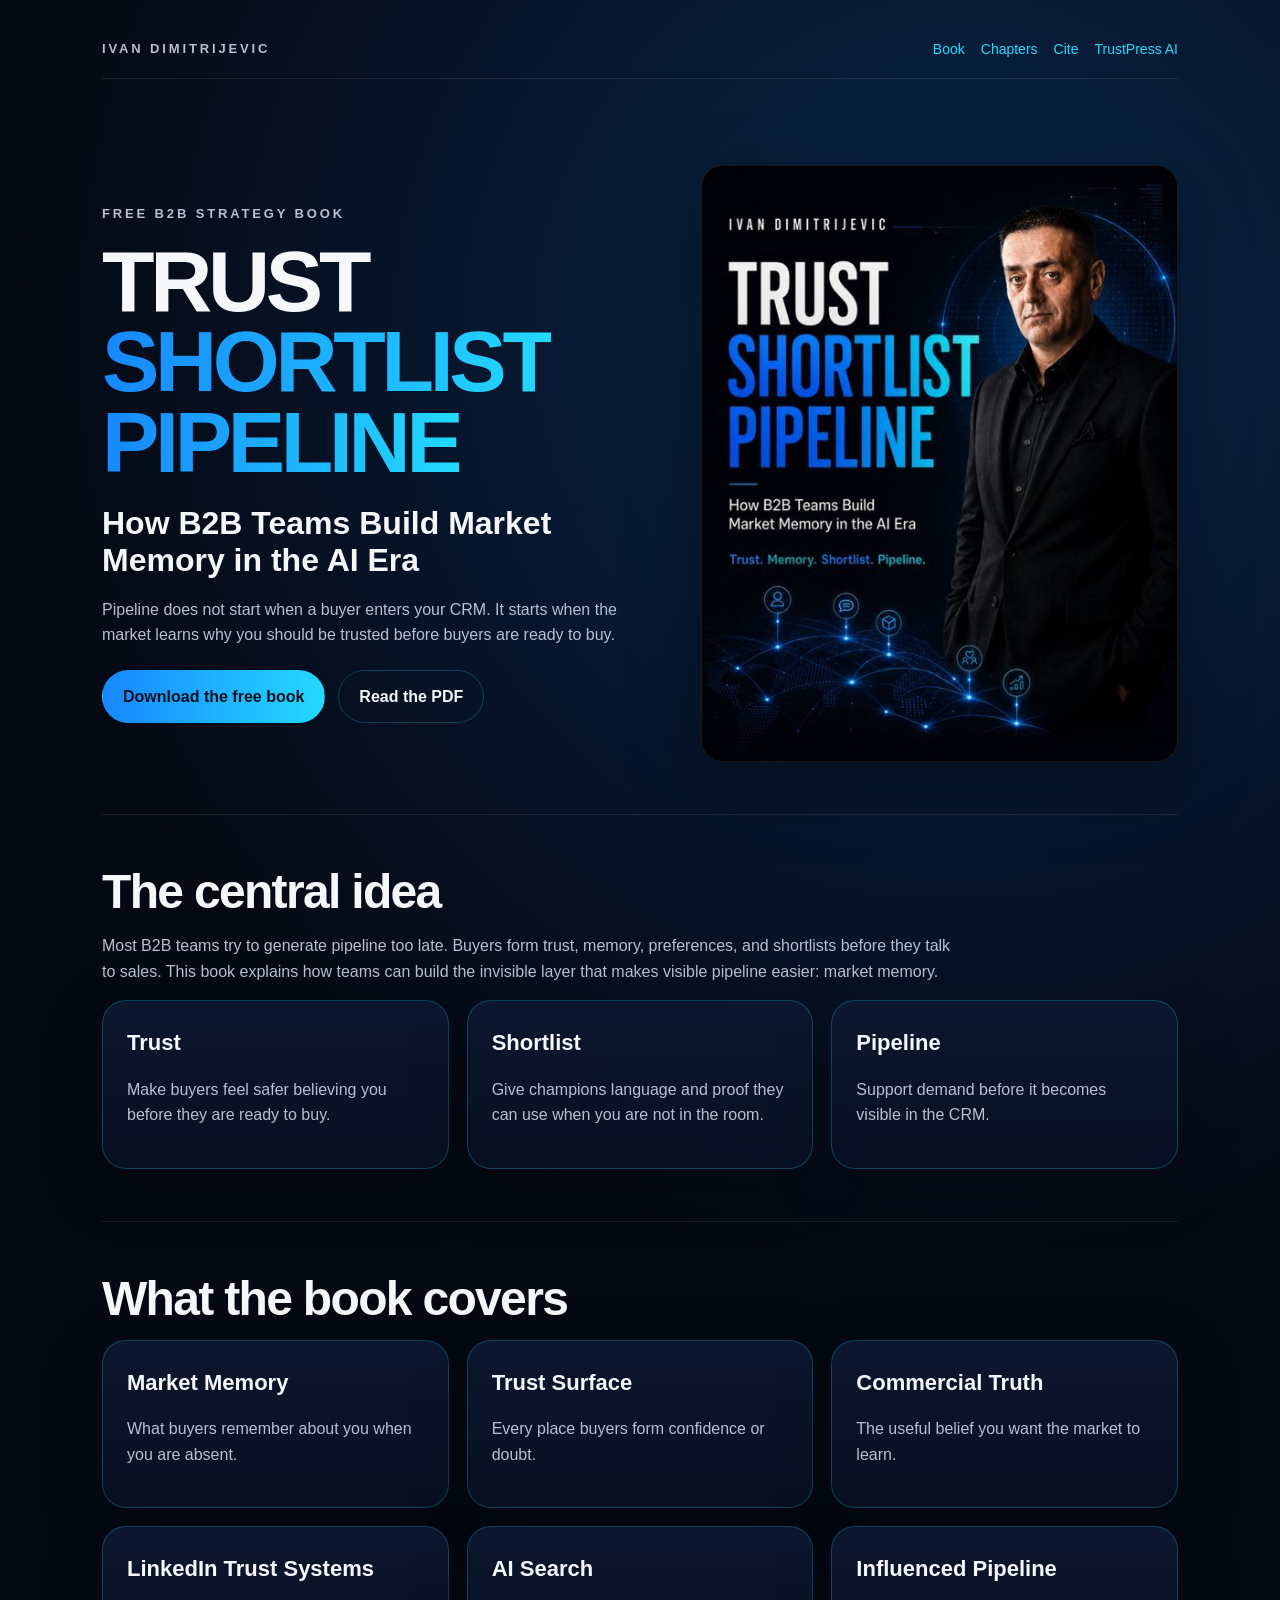
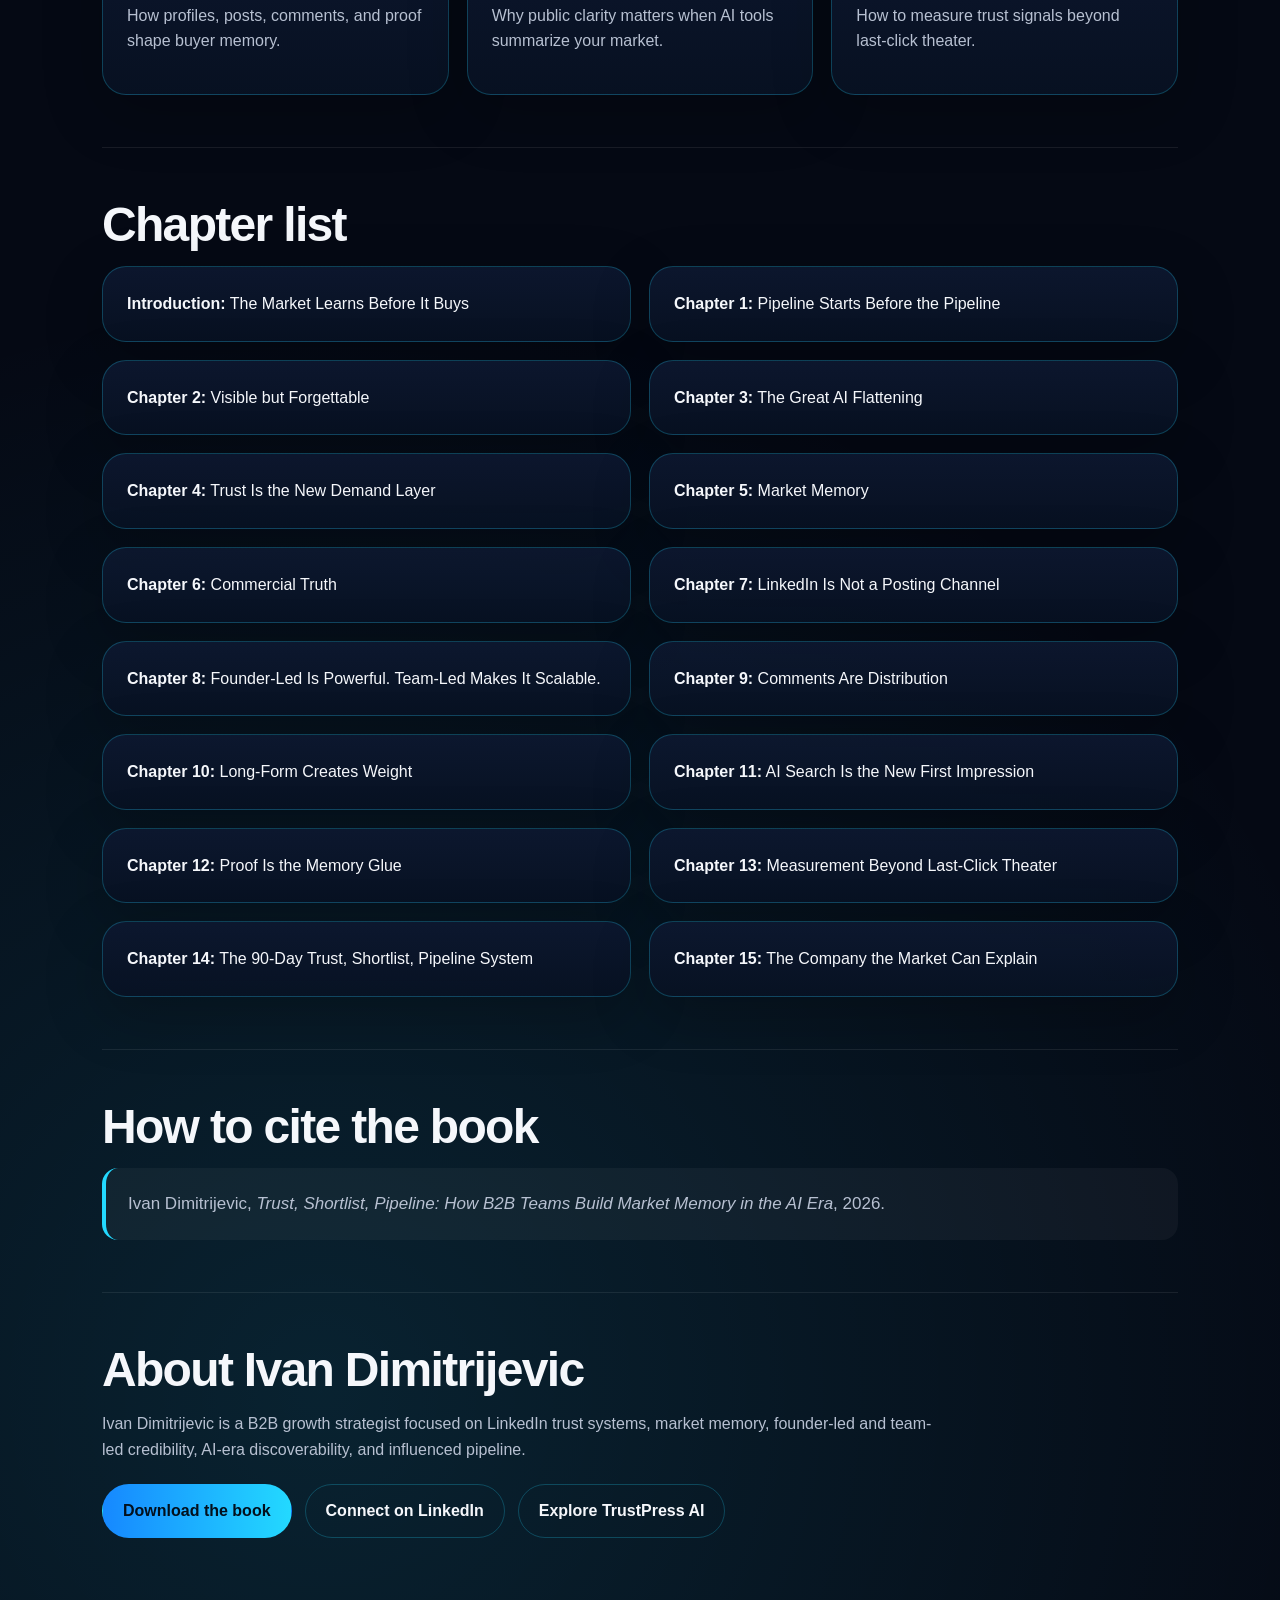
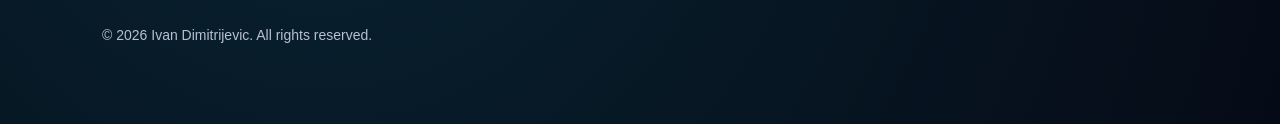
==== index.html @ 3c40d58e "Add files via upload" ====
<!DOCTYPE html>
<html lang="en">
<head>
<meta charset="UTF-8" /><meta name="viewport" content="width=device-width, initial-scale=1.0" />
<title>Trust, Shortlist, Pipeline by Ivan Dimitrijevic</title>
<meta name="description" content="Free B2B strategy book by Ivan Dimitrijevic: Trust, Shortlist, Pipeline — How B2B Teams Build Market Memory in the AI Era." />
<meta name="author" content="Ivan Dimitrijevic" />
<meta name="keywords" content="Trust Shortlist Pipeline, B2B marketing, market memory, LinkedIn trust systems, AI search, authority assets, influenced pipeline, shortlist, founder-led growth" />
<link rel="canonical" href="https://ivandimitry.github.io/" />
<meta property="og:title" content="Trust, Shortlist, Pipeline" />
<meta property="og:description" content="How B2B Teams Build Market Memory in the AI Era. A free B2B strategy book by Ivan Dimitrijevic." />
<meta property="og:type" content="book" />
<meta property="og:url" content="https://ivandimitry.github.io/" />
<meta property="og:image" content="https://ivandimitry.github.io/social-preview.jpg" />
<meta name="twitter:card" content="summary_large_image" />
<script type="application/ld+json">{"@context":"https://schema.org","@type":"Book","name":"Trust, Shortlist, Pipeline","alternateName":"Trust, Shortlist, Pipeline: How B2B Teams Build Market Memory in the AI Era","author":{"@type":"Person","name":"Ivan Dimitrijevic","url":"https://www.linkedin.com/in/ivandimitrijevic/"},"description":"A B2B strategy book about how teams build market memory, trust, shortlist position, and influenced pipeline in the AI era.","inLanguage":"en","url":"https://ivandimitry.github.io/","image":"https://ivandimitry.github.io/social-preview.jpg","workExample":{"@type":"Book","bookFormat":"EBook","url":"https://ivandimitry.github.io/trust-shortlist-pipeline.pdf"}}</script>

<style>
:root{--bg:#050914;--panel:#0b1324;--text:#f5f7fb;--muted:#b7c0d1;--blue:#1688ff;--cyan:#23d9ff;--line:rgba(35,217,255,.24);--soft:rgba(255,255,255,.08);--shadow:0 22px 70px rgba(0,0,0,.35)}
*{box-sizing:border-box}html{scroll-behavior:smooth}body{margin:0;font-family:Arial,Helvetica,sans-serif;color:var(--text);line-height:1.6;background:radial-gradient(circle at 75% 10%,rgba(22,136,255,.22),transparent 30%),radial-gradient(circle at 25% 90%,rgba(35,217,255,.12),transparent 35%),var(--bg)}
a{color:var(--cyan);text-decoration:none}a:hover{text-decoration:underline}.wrap{max-width:1120px;margin:0 auto;padding:38px 22px 78px}
.nav{display:flex;justify-content:space-between;align-items:center;gap:18px;margin-bottom:34px;padding-bottom:18px;border-bottom:1px solid var(--soft)}.brand{letter-spacing:.22em;text-transform:uppercase;color:var(--muted);font-size:13px;font-weight:800}.navlinks{display:flex;flex-wrap:wrap;gap:16px;font-size:14px}
.hero{display:grid;grid-template-columns:1.08fr .92fr;gap:38px;align-items:center;min-height:68vh}.eyebrow{letter-spacing:.22em;text-transform:uppercase;color:var(--muted);font-size:13px;font-weight:800;margin-bottom:16px}
h1{font-size:clamp(44px,7vw,86px);line-height:.94;margin:0 0 22px;letter-spacing:-.05em;text-transform:uppercase}.gradient{background:linear-gradient(90deg,var(--blue),var(--cyan));-webkit-background-clip:text;background-clip:text;color:transparent}
.subtitle{font-size:clamp(21px,3vw,32px);line-height:1.15;font-weight:800;margin-bottom:18px}.muted{color:var(--muted)}.lead{color:var(--muted);max-width:850px}
.buttons{display:flex;flex-wrap:wrap;gap:13px;margin-top:22px}.button{display:inline-block;padding:13px 20px;border-radius:999px;background:linear-gradient(90deg,var(--blue),var(--cyan));color:#03101d;font-weight:900;text-decoration:none;border:1px solid transparent}.button.secondary{background:transparent;color:var(--text);border-color:var(--line)}.button.ghost{background:rgba(255,255,255,.03);color:var(--text);border-color:rgba(255,255,255,.1)}
.card{background:linear-gradient(180deg,rgba(13,24,48,.92),rgba(8,18,35,.92));border:1px solid var(--line);border-radius:24px;padding:24px;box-shadow:0 18px 60px rgba(0,0,0,.22)}
.cover{border-radius:22px;overflow:hidden;background:#000;border:1px solid rgba(255,255,255,.1);box-shadow:var(--shadow)}.cover img,.heroimg img{display:block;width:100%}.heroimg{border:1px solid var(--line);border-radius:28px;overflow:hidden;box-shadow:var(--shadow);background:#030814}
section{padding:52px 0;border-top:1px solid var(--soft)}h2{font-size:clamp(30px,4vw,48px);line-height:1.05;margin:0 0 16px;letter-spacing:-.035em}h3{margin:0 0 10px;font-size:22px}
.grid3{display:grid;grid-template-columns:repeat(3,1fr);gap:18px}.grid2{display:grid;grid-template-columns:repeat(2,1fr);gap:18px}.bookcard{display:grid;grid-template-columns:170px 1fr;gap:20px;align-items:start}.smallcaps{color:var(--cyan);text-transform:uppercase;letter-spacing:.13em;font-size:12px;font-weight:900;margin-bottom:8px}
.pillrow{display:flex;flex-wrap:wrap;gap:10px;margin-top:12px}.pill{display:inline-block;padding:7px 12px;border:1px solid rgba(255,255,255,.1);border-radius:999px;background:rgba(255,255,255,.03);font-size:13px;color:var(--muted)}.citation{font-size:17px;padding:22px;background:rgba(255,255,255,.04);border-left:4px solid var(--cyan);border-radius:16px;color:var(--muted)}footer{padding-top:34px;color:var(--muted);font-size:14px}
@media(max-width:900px){.hero,.grid3,.grid2,.bookcard{grid-template-columns:1fr}.nav{flex-direction:column;align-items:flex-start}}
</style>

</head>
<body><main class="wrap">
<nav class="nav"><div class="brand">Ivan Dimitrijevic</div><div class="navlinks"><a href="#book">Book</a><a href="#chapters">Chapters</a><a href="#cite">Cite</a><a href="https://ivandimitry.github.io/trustpress-ai/">TrustPress AI</a></div></nav>
<section class="hero" id="book" style="border-top:none"><div><div class="eyebrow">Free B2B Strategy Book</div><h1>Trust<br><span class="gradient">Shortlist</span><br><span class="gradient">Pipeline</span></h1><div class="subtitle">How B2B Teams Build Market Memory in the AI Era</div><p class="muted">Pipeline does not start when a buyer enters your CRM. It starts when the market learns why you should be trusted before buyers are ready to buy.</p><div class="buttons"><a class="button" href="trust-shortlist-pipeline.pdf" download>Download the free book</a><a class="button secondary" href="trust-shortlist-pipeline.pdf">Read the PDF</a></div></div><div class="cover"><img src="book-cover.jpg" alt="Trust, Shortlist, Pipeline book cover by Ivan Dimitrijevic" /></div></section>
<section><h2>The central idea</h2><p class="lead">Most B2B teams try to generate pipeline too late. Buyers form trust, memory, preferences, and shortlists before they talk to sales. This book explains how teams can build the invisible layer that makes visible pipeline easier: market memory.</p><div class="grid3"><div class="card"><h3>Trust</h3><p class="muted">Make buyers feel safer believing you before they are ready to buy.</p></div><div class="card"><h3>Shortlist</h3><p class="muted">Give champions language and proof they can use when you are not in the room.</p></div><div class="card"><h3>Pipeline</h3><p class="muted">Support demand before it becomes visible in the CRM.</p></div></div></section>
<section><h2>What the book covers</h2><div class="grid3"><div class="card"><h3>Market Memory</h3><p class="muted">What buyers remember about you when you are absent.</p></div><div class="card"><h3>Trust Surface</h3><p class="muted">Every place buyers form confidence or doubt.</p></div><div class="card"><h3>Commercial Truth</h3><p class="muted">The useful belief you want the market to learn.</p></div><div class="card"><h3>LinkedIn Trust Systems</h3><p class="muted">How profiles, posts, comments, and proof shape buyer memory.</p></div><div class="card"><h3>AI Search</h3><p class="muted">Why public clarity matters when AI tools summarize your market.</p></div><div class="card"><h3>Influenced Pipeline</h3><p class="muted">How to measure trust signals beyond last-click theater.</p></div></div></section>
<section id="chapters"><h2>Chapter list</h2><div class="grid2"><div class="card"><strong>Introduction:</strong> The Market Learns Before It Buys</div><div class="card"><strong>Chapter 1:</strong> Pipeline Starts Before the Pipeline</div><div class="card"><strong>Chapter 2:</strong> Visible but Forgettable</div><div class="card"><strong>Chapter 3:</strong> The Great AI Flattening</div><div class="card"><strong>Chapter 4:</strong> Trust Is the New Demand Layer</div><div class="card"><strong>Chapter 5:</strong> Market Memory</div><div class="card"><strong>Chapter 6:</strong> Commercial Truth</div><div class="card"><strong>Chapter 7:</strong> LinkedIn Is Not a Posting Channel</div><div class="card"><strong>Chapter 8:</strong> Founder-Led Is Powerful. Team-Led Makes It Scalable.</div><div class="card"><strong>Chapter 9:</strong> Comments Are Distribution</div><div class="card"><strong>Chapter 10:</strong> Long-Form Creates Weight</div><div class="card"><strong>Chapter 11:</strong> AI Search Is the New First Impression</div><div class="card"><strong>Chapter 12:</strong> Proof Is the Memory Glue</div><div class="card"><strong>Chapter 13:</strong> Measurement Beyond Last-Click Theater</div><div class="card"><strong>Chapter 14:</strong> The 90-Day Trust, Shortlist, Pipeline System</div><div class="card"><strong>Chapter 15:</strong> The Company the Market Can Explain</div></div></section>
<section id="cite"><h2>How to cite the book</h2><div class="citation">Ivan Dimitrijevic, <em>Trust, Shortlist, Pipeline: How B2B Teams Build Market Memory in the AI Era</em>, 2026.</div></section>
<section><h2>About Ivan Dimitrijevic</h2><p class="lead">Ivan Dimitrijevic is a B2B growth strategist focused on LinkedIn trust systems, market memory, founder-led and team-led credibility, AI-era discoverability, and influenced pipeline.</p><div class="buttons"><a class="button" href="trust-shortlist-pipeline.pdf" download>Download the book</a><a class="button secondary" href="https://www.linkedin.com/in/ivandimitrijevic/">Connect on LinkedIn</a><a class="button secondary" href="https://ivandimitry.github.io/trustpress-ai/">Explore TrustPress AI</a></div></section>
<footer>© 2026 Ivan Dimitrijevic. All rights reserved.</footer>
</main></body></html>
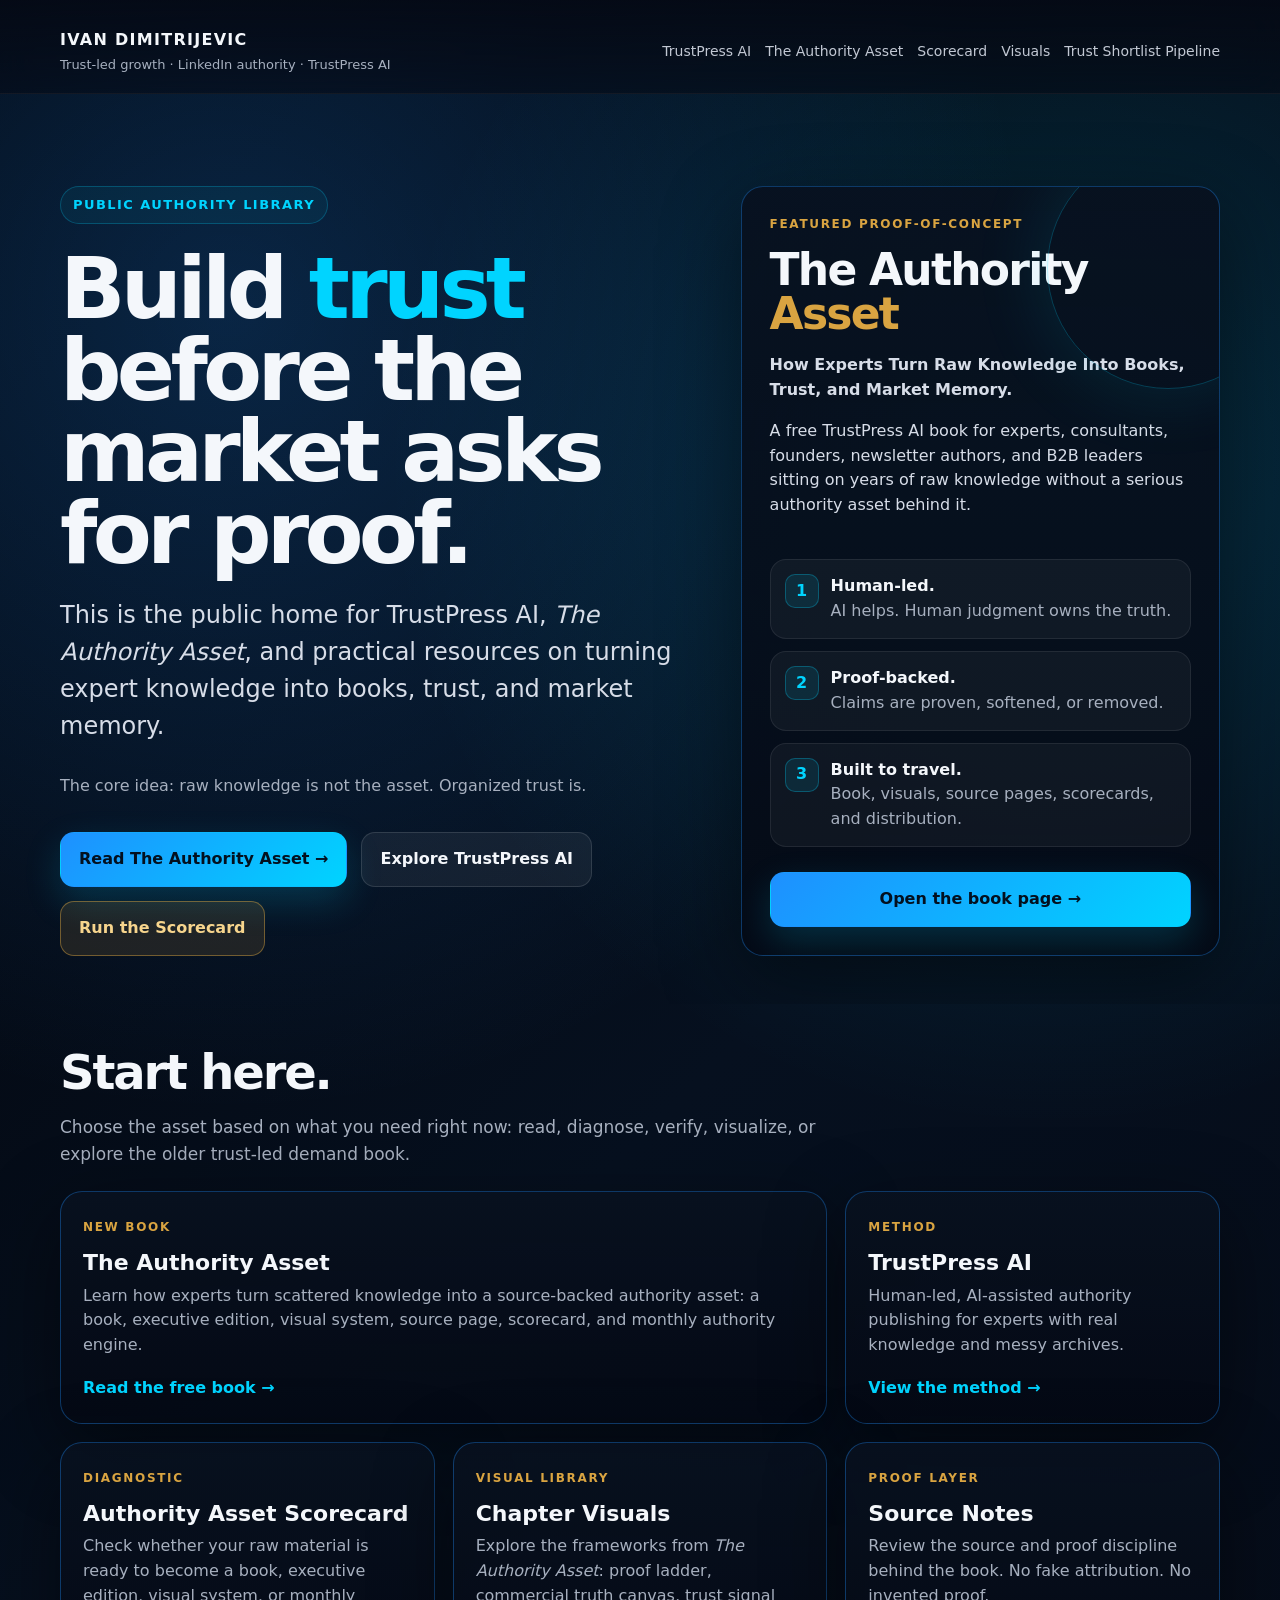
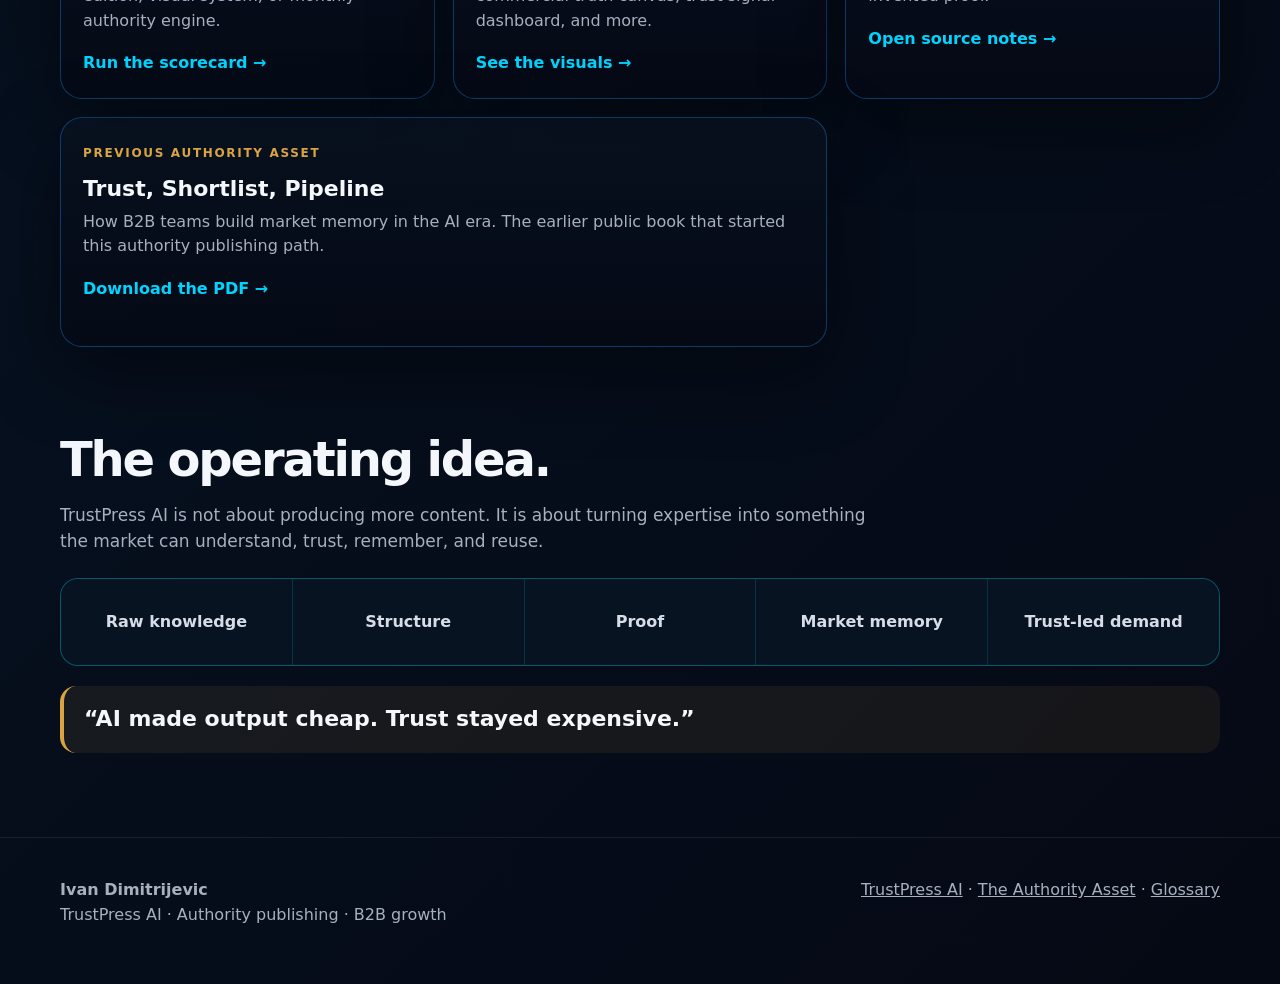
==== commit a465ace0: "Update index.html Replace homepage with TrustPress AI authority library" ====
--- a/index.html
+++ b/index.html
@@ -1,45 +1,529 @@
-<!DOCTYPE html>
+<!doctype html>
 <html lang="en">
 <head>
-<meta charset="UTF-8" /><meta name="viewport" content="width=device-width, initial-scale=1.0" />
-<title>Trust, Shortlist, Pipeline by Ivan Dimitrijevic</title>
-<meta name="description" content="Free B2B strategy book by Ivan Dimitrijevic: Trust, Shortlist, Pipeline — How B2B Teams Build Market Memory in the AI Era." />
-<meta name="author" content="Ivan Dimitrijevic" />
-<meta name="keywords" content="Trust Shortlist Pipeline, B2B marketing, market memory, LinkedIn trust systems, AI search, authority assets, influenced pipeline, shortlist, founder-led growth" />
-<link rel="canonical" href="https://ivandimitry.github.io/" />
-<meta property="og:title" content="Trust, Shortlist, Pipeline" />
-<meta property="og:description" content="How B2B Teams Build Market Memory in the AI Era. A free B2B strategy book by Ivan Dimitrijevic." />
-<meta property="og:type" content="book" />
-<meta property="og:url" content="https://ivandimitry.github.io/" />
-<meta property="og:image" content="https://ivandimitry.github.io/social-preview.jpg" />
-<meta name="twitter:card" content="summary_large_image" />
-<script type="application/ld+json">{"@context":"https://schema.org","@type":"Book","name":"Trust, Shortlist, Pipeline","alternateName":"Trust, Shortlist, Pipeline: How B2B Teams Build Market Memory in the AI Era","author":{"@type":"Person","name":"Ivan Dimitrijevic","url":"https://www.linkedin.com/in/ivandimitrijevic/"},"description":"A B2B strategy book about how teams build market memory, trust, shortlist position, and influenced pipeline in the AI era.","inLanguage":"en","url":"https://ivandimitry.github.io/","image":"https://ivandimitry.github.io/social-preview.jpg","workExample":{"@type":"Book","bookFormat":"EBook","url":"https://ivandimitry.github.io/trust-shortlist-pipeline.pdf"}}</script>
-
-<style>
-:root{--bg:#050914;--panel:#0b1324;--text:#f5f7fb;--muted:#b7c0d1;--blue:#1688ff;--cyan:#23d9ff;--line:rgba(35,217,255,.24);--soft:rgba(255,255,255,.08);--shadow:0 22px 70px rgba(0,0,0,.35)}
-*{box-sizing:border-box}html{scroll-behavior:smooth}body{margin:0;font-family:Arial,Helvetica,sans-serif;color:var(--text);line-height:1.6;background:radial-gradient(circle at 75% 10%,rgba(22,136,255,.22),transparent 30%),radial-gradient(circle at 25% 90%,rgba(35,217,255,.12),transparent 35%),var(--bg)}
-a{color:var(--cyan);text-decoration:none}a:hover{text-decoration:underline}.wrap{max-width:1120px;margin:0 auto;padding:38px 22px 78px}
-.nav{display:flex;justify-content:space-between;align-items:center;gap:18px;margin-bottom:34px;padding-bottom:18px;border-bottom:1px solid var(--soft)}.brand{letter-spacing:.22em;text-transform:uppercase;color:var(--muted);font-size:13px;font-weight:800}.navlinks{display:flex;flex-wrap:wrap;gap:16px;font-size:14px}
-.hero{display:grid;grid-template-columns:1.08fr .92fr;gap:38px;align-items:center;min-height:68vh}.eyebrow{letter-spacing:.22em;text-transform:uppercase;color:var(--muted);font-size:13px;font-weight:800;margin-bottom:16px}
-h1{font-size:clamp(44px,7vw,86px);line-height:.94;margin:0 0 22px;letter-spacing:-.05em;text-transform:uppercase}.gradient{background:linear-gradient(90deg,var(--blue),var(--cyan));-webkit-background-clip:text;background-clip:text;color:transparent}
-.subtitle{font-size:clamp(21px,3vw,32px);line-height:1.15;font-weight:800;margin-bottom:18px}.muted{color:var(--muted)}.lead{color:var(--muted);max-width:850px}
-.buttons{display:flex;flex-wrap:wrap;gap:13px;margin-top:22px}.button{display:inline-block;padding:13px 20px;border-radius:999px;background:linear-gradient(90deg,var(--blue),var(--cyan));color:#03101d;font-weight:900;text-decoration:none;border:1px solid transparent}.button.secondary{background:transparent;color:var(--text);border-color:var(--line)}.button.ghost{background:rgba(255,255,255,.03);color:var(--text);border-color:rgba(255,255,255,.1)}
-.card{background:linear-gradient(180deg,rgba(13,24,48,.92),rgba(8,18,35,.92));border:1px solid var(--line);border-radius:24px;padding:24px;box-shadow:0 18px 60px rgba(0,0,0,.22)}
-.cover{border-radius:22px;overflow:hidden;background:#000;border:1px solid rgba(255,255,255,.1);box-shadow:var(--shadow)}.cover img,.heroimg img{display:block;width:100%}.heroimg{border:1px solid var(--line);border-radius:28px;overflow:hidden;box-shadow:var(--shadow);background:#030814}
-section{padding:52px 0;border-top:1px solid var(--soft)}h2{font-size:clamp(30px,4vw,48px);line-height:1.05;margin:0 0 16px;letter-spacing:-.035em}h3{margin:0 0 10px;font-size:22px}
-.grid3{display:grid;grid-template-columns:repeat(3,1fr);gap:18px}.grid2{display:grid;grid-template-columns:repeat(2,1fr);gap:18px}.bookcard{display:grid;grid-template-columns:170px 1fr;gap:20px;align-items:start}.smallcaps{color:var(--cyan);text-transform:uppercase;letter-spacing:.13em;font-size:12px;font-weight:900;margin-bottom:8px}
-.pillrow{display:flex;flex-wrap:wrap;gap:10px;margin-top:12px}.pill{display:inline-block;padding:7px 12px;border:1px solid rgba(255,255,255,.1);border-radius:999px;background:rgba(255,255,255,.03);font-size:13px;color:var(--muted)}.citation{font-size:17px;padding:22px;background:rgba(255,255,255,.04);border-left:4px solid var(--cyan);border-radius:16px;color:var(--muted)}footer{padding-top:34px;color:var(--muted);font-size:14px}
-@media(max-width:900px){.hero,.grid3,.grid2,.bookcard{grid-template-columns:1fr}.nav{flex-direction:column;align-items:flex-start}}
-</style>
-
+  <meta charset="utf-8" />
+  <meta name="viewport" content="width=device-width, initial-scale=1" />
+  <title>Ivan Dimitrijevic — TrustPress AI Authority Library</title>
+  <meta name="description" content="Ivan Dimitrijevic’s public authority library: TrustPress AI, The Authority Asset, and trust-led B2B growth resources." />
+  <meta name="robots" content="index,follow" />
+  <link rel="canonical" href="https://ivandimitry.github.io/" />
+
+  <meta property="og:title" content="Ivan Dimitrijevic — TrustPress AI Authority Library" />
+  <meta property="og:description" content="TrustPress AI, The Authority Asset, and public authority assets for B2B experts, consultants, and founders." />
+  <meta property="og:type" content="website" />
+  <meta property="og:url" content="https://ivandimitry.github.io/" />
+  <meta name="twitter:card" content="summary_large_image" />
+
+  <style>
+    :root {
+      --bg: #050914;
+      --bg2: #08111f;
+      --card: rgba(12, 23, 39, 0.82);
+      --line: rgba(30, 144, 255, 0.35);
+      --blue: #1e90ff;
+      --cyan: #00d4ff;
+      --gold: #d9a441;
+      --text: #f4f7fb;
+      --muted: #a7b0bf;
+      --soft: #d7dde8;
+      --danger: #ff5c5c;
+      --radius: 22px;
+      --shadow: 0 24px 80px rgba(0,0,0,.45);
+    }
+
+    * { box-sizing: border-box; }
+
+    html { scroll-behavior: smooth; }
+
+    body {
+      margin: 0;
+      font-family: Inter, ui-sans-serif, system-ui, -apple-system, BlinkMacSystemFont, "Segoe UI", Roboto, Arial, sans-serif;
+      background:
+        radial-gradient(circle at 18% 12%, rgba(30,144,255,.22), transparent 32%),
+        radial-gradient(circle at 82% 18%, rgba(0,212,255,.16), transparent 28%),
+        linear-gradient(135deg, #02040a 0%, #06101f 46%, #050914 100%);
+      color: var(--text);
+      line-height: 1.55;
+    }
+
+    a { color: inherit; }
+
+    .shell {
+      width: min(1160px, calc(100% - 40px));
+      margin: 0 auto;
+    }
+
+    header {
+      padding: 28px 0 18px;
+      position: sticky;
+      top: 0;
+      z-index: 10;
+      backdrop-filter: blur(16px);
+      background: linear-gradient(to bottom, rgba(5,9,20,.88), rgba(5,9,20,.52));
+      border-bottom: 1px solid rgba(255,255,255,.06);
+    }
+
+    .nav {
+      display: flex;
+      align-items: center;
+      justify-content: space-between;
+      gap: 20px;
+    }
+
+    .brand {
+      display: flex;
+      flex-direction: column;
+      gap: 2px;
+      text-decoration: none;
+    }
+
+    .brand strong {
+      font-size: 16px;
+      letter-spacing: .08em;
+      text-transform: uppercase;
+    }
+
+    .brand span {
+      color: var(--muted);
+      font-size: 13px;
+    }
+
+    .navlinks {
+      display: flex;
+      flex-wrap: wrap;
+      gap: 14px;
+      font-size: 14px;
+      color: var(--soft);
+    }
+
+    .navlinks a {
+      text-decoration: none;
+      opacity: .9;
+    }
+
+    .navlinks a:hover { color: var(--cyan); opacity: 1; }
+
+    .hero {
+      padding: 92px 0 48px;
+      position: relative;
+      overflow: hidden;
+    }
+
+    .grid {
+      display: grid;
+      grid-template-columns: 1.15fr .85fr;
+      gap: 32px;
+      align-items: stretch;
+    }
+
+    .eyebrow {
+      display: inline-flex;
+      align-items: center;
+      gap: 10px;
+      padding: 8px 12px;
+      border: 1px solid rgba(0,212,255,.24);
+      border-radius: 999px;
+      color: var(--cyan);
+      background: rgba(0,212,255,.06);
+      font-size: 13px;
+      letter-spacing: .11em;
+      text-transform: uppercase;
+      font-weight: 700;
+    }
+
+    h1 {
+      font-size: clamp(42px, 8vw, 86px);
+      line-height: .95;
+      letter-spacing: -.055em;
+      margin: 24px 0 22px;
+    }
+
+    .gold { color: var(--gold); }
+    .cyan { color: var(--cyan); }
+    .blue { color: var(--blue); }
+
+    .lead {
+      font-size: clamp(18px, 2.1vw, 24px);
+      color: var(--soft);
+      max-width: 760px;
+      margin: 0 0 28px;
+    }
+
+    .ruleline {
+      color: var(--muted);
+      font-size: 16px;
+      max-width: 760px;
+      margin-bottom: 34px;
+    }
+
+    .actions {
+      display: flex;
+      flex-wrap: wrap;
+      gap: 14px;
+      margin-top: 26px;
+    }
+
+    .btn {
+      display: inline-flex;
+      align-items: center;
+      justify-content: center;
+      gap: 10px;
+      min-height: 48px;
+      padding: 14px 18px;
+      border-radius: 14px;
+      text-decoration: none;
+      font-weight: 800;
+      border: 1px solid rgba(255,255,255,.12);
+      transition: transform .18s ease, border-color .18s ease, background .18s ease;
+    }
+
+    .btn:hover { transform: translateY(-2px); }
+
+    .btn.primary {
+      background: linear-gradient(135deg, var(--blue), var(--cyan));
+      color: #03101f;
+      border-color: transparent;
+      box-shadow: 0 14px 36px rgba(0, 212, 255, .18);
+    }
+
+    .btn.secondary {
+      background: rgba(255,255,255,.06);
+      color: var(--text);
+    }
+
+    .btn.gold {
+      background: rgba(217,164,65,.12);
+      border-color: rgba(217,164,65,.45);
+      color: #f7d58d;
+    }
+
+    .hero-card,
+    .card {
+      border: 1px solid var(--line);
+      background: linear-gradient(180deg, rgba(8,17,31,.92), rgba(5,9,20,.86));
+      border-radius: var(--radius);
+      box-shadow: var(--shadow);
+    }
+
+    .hero-card {
+      padding: 28px;
+      display: flex;
+      flex-direction: column;
+      justify-content: space-between;
+      min-height: 520px;
+      position: relative;
+      overflow: hidden;
+    }
+
+    .hero-card:before {
+      content: "";
+      position: absolute;
+      inset: -40px -70px auto auto;
+      width: 240px;
+      height: 240px;
+      border-radius: 50%;
+      border: 1px solid rgba(0,212,255,.24);
+      box-shadow: 0 0 80px rgba(0,212,255,.12);
+    }
+
+    .kicker {
+      color: var(--gold);
+      text-transform: uppercase;
+      letter-spacing: .14em;
+      font-size: 12px;
+      font-weight: 800;
+    }
+
+    .hero-card h2 {
+      font-size: clamp(28px, 4vw, 44px);
+      line-height: 1.02;
+      margin: 14px 0;
+      letter-spacing: -.04em;
+    }
+
+    .hero-card p { color: var(--soft); }
+
+    .mini-list {
+      display: grid;
+      gap: 12px;
+      margin: 20px 0;
+    }
+
+    .mini {
+      display: grid;
+      grid-template-columns: 34px 1fr;
+      gap: 12px;
+      align-items: start;
+      padding: 14px;
+      border-radius: 16px;
+      background: rgba(255,255,255,.045);
+      border: 1px solid rgba(255,255,255,.08);
+    }
+
+    .icon {
+      width: 34px;
+      height: 34px;
+      border-radius: 10px;
+      display: grid;
+      place-items: center;
+      background: rgba(0,212,255,.10);
+      border: 1px solid rgba(0,212,255,.28);
+      color: var(--cyan);
+      font-weight: 900;
+    }
+
+    section { padding: 44px 0; }
+
+    .section-title {
+      max-width: 820px;
+      margin-bottom: 24px;
+    }
+
+    .section-title h2 {
+      margin: 0 0 10px;
+      font-size: clamp(30px, 4vw, 48px);
+      line-height: 1.03;
+      letter-spacing: -.045em;
+    }
+
+    .section-title p { color: var(--muted); font-size: 17px; }
+
+    .cards {
+      display: grid;
+      grid-template-columns: repeat(3, 1fr);
+      gap: 18px;
+    }
+
+    .card {
+      padding: 22px;
+      min-height: 230px;
+      position: relative;
+      overflow: hidden;
+    }
+
+    .card h3 {
+      margin: 12px 0 8px;
+      font-size: 22px;
+      line-height: 1.12;
+    }
+
+    .card p { color: var(--muted); margin: 0 0 18px; }
+
+    .card a {
+      color: var(--cyan);
+      font-weight: 800;
+      text-decoration: none;
+    }
+
+    .wide {
+      grid-column: span 2;
+    }
+
+    .quote {
+      margin: 20px 0 0;
+      padding: 20px;
+      border-left: 4px solid var(--gold);
+      background: rgba(217,164,65,.08);
+      border-radius: 16px;
+      font-size: 22px;
+      font-weight: 800;
+      line-height: 1.22;
+    }
+
+    .strip {
+      display: grid;
+      grid-template-columns: repeat(5, 1fr);
+      gap: 1px;
+      border: 1px solid rgba(0,212,255,.22);
+      border-radius: 18px;
+      overflow: hidden;
+      background: rgba(0,212,255,.2);
+    }
+
+    .strip div {
+      padding: 18px 14px;
+      background: rgba(8,17,31,.94);
+      color: var(--soft);
+      font-weight: 800;
+      text-align: center;
+      min-height: 86px;
+      display: grid;
+      place-items: center;
+    }
+
+    footer {
+      padding: 40px 0 56px;
+      color: var(--muted);
+      border-top: 1px solid rgba(255,255,255,.08);
+      margin-top: 40px;
+    }
+
+    .footer-grid {
+      display: flex;
+      justify-content: space-between;
+      gap: 20px;
+      flex-wrap: wrap;
+    }
+
+    @media (max-width: 900px) {
+      .grid, .cards { grid-template-columns: 1fr; }
+      .wide { grid-column: auto; }
+      .hero { padding-top: 54px; }
+      .hero-card { min-height: auto; }
+      .strip { grid-template-columns: 1fr; }
+      .nav { align-items: flex-start; flex-direction: column; }
+    }
+  </style>
+
+  <script type="application/ld+json">
+  {
+    "@context": "https://schema.org",
+    "@type": "WebSite",
+    "name": "Ivan Dimitrijevic Authority Library",
+    "url": "https://ivandimitry.github.io/",
+    "description": "Public authority library for TrustPress AI, The Authority Asset, and B2B trust-led demand resources.",
+    "author": {
+      "@type": "Person",
+      "name": "Ivan Dimitrijevic"
+    }
+  }
+  </script>
 </head>
-<body><main class="wrap">
-<nav class="nav"><div class="brand">Ivan Dimitrijevic</div><div class="navlinks"><a href="#book">Book</a><a href="#chapters">Chapters</a><a href="#cite">Cite</a><a href="https://ivandimitry.github.io/trustpress-ai/">TrustPress AI</a></div></nav>
-<section class="hero" id="book" style="border-top:none"><div><div class="eyebrow">Free B2B Strategy Book</div><h1>Trust<br><span class="gradient">Shortlist</span><br><span class="gradient">Pipeline</span></h1><div class="subtitle">How B2B Teams Build Market Memory in the AI Era</div><p class="muted">Pipeline does not start when a buyer enters your CRM. It starts when the market learns why you should be trusted before buyers are ready to buy.</p><div class="buttons"><a class="button" href="trust-shortlist-pipeline.pdf" download>Download the free book</a><a class="button secondary" href="trust-shortlist-pipeline.pdf">Read the PDF</a></div></div><div class="cover"><img src="book-cover.jpg" alt="Trust, Shortlist, Pipeline book cover by Ivan Dimitrijevic" /></div></section>
-<section><h2>The central idea</h2><p class="lead">Most B2B teams try to generate pipeline too late. Buyers form trust, memory, preferences, and shortlists before they talk to sales. This book explains how teams can build the invisible layer that makes visible pipeline easier: market memory.</p><div class="grid3"><div class="card"><h3>Trust</h3><p class="muted">Make buyers feel safer believing you before they are ready to buy.</p></div><div class="card"><h3>Shortlist</h3><p class="muted">Give champions language and proof they can use when you are not in the room.</p></div><div class="card"><h3>Pipeline</h3><p class="muted">Support demand before it becomes visible in the CRM.</p></div></div></section>
-<section><h2>What the book covers</h2><div class="grid3"><div class="card"><h3>Market Memory</h3><p class="muted">What buyers remember about you when you are absent.</p></div><div class="card"><h3>Trust Surface</h3><p class="muted">Every place buyers form confidence or doubt.</p></div><div class="card"><h3>Commercial Truth</h3><p class="muted">The useful belief you want the market to learn.</p></div><div class="card"><h3>LinkedIn Trust Systems</h3><p class="muted">How profiles, posts, comments, and proof shape buyer memory.</p></div><div class="card"><h3>AI Search</h3><p class="muted">Why public clarity matters when AI tools summarize your market.</p></div><div class="card"><h3>Influenced Pipeline</h3><p class="muted">How to measure trust signals beyond last-click theater.</p></div></div></section>
-<section id="chapters"><h2>Chapter list</h2><div class="grid2"><div class="card"><strong>Introduction:</strong> The Market Learns Before It Buys</div><div class="card"><strong>Chapter 1:</strong> Pipeline Starts Before the Pipeline</div><div class="card"><strong>Chapter 2:</strong> Visible but Forgettable</div><div class="card"><strong>Chapter 3:</strong> The Great AI Flattening</div><div class="card"><strong>Chapter 4:</strong> Trust Is the New Demand Layer</div><div class="card"><strong>Chapter 5:</strong> Market Memory</div><div class="card"><strong>Chapter 6:</strong> Commercial Truth</div><div class="card"><strong>Chapter 7:</strong> LinkedIn Is Not a Posting Channel</div><div class="card"><strong>Chapter 8:</strong> Founder-Led Is Powerful. Team-Led Makes It Scalable.</div><div class="card"><strong>Chapter 9:</strong> Comments Are Distribution</div><div class="card"><strong>Chapter 10:</strong> Long-Form Creates Weight</div><div class="card"><strong>Chapter 11:</strong> AI Search Is the New First Impression</div><div class="card"><strong>Chapter 12:</strong> Proof Is the Memory Glue</div><div class="card"><strong>Chapter 13:</strong> Measurement Beyond Last-Click Theater</div><div class="card"><strong>Chapter 14:</strong> The 90-Day Trust, Shortlist, Pipeline System</div><div class="card"><strong>Chapter 15:</strong> The Company the Market Can Explain</div></div></section>
-<section id="cite"><h2>How to cite the book</h2><div class="citation">Ivan Dimitrijevic, <em>Trust, Shortlist, Pipeline: How B2B Teams Build Market Memory in the AI Era</em>, 2026.</div></section>
-<section><h2>About Ivan Dimitrijevic</h2><p class="lead">Ivan Dimitrijevic is a B2B growth strategist focused on LinkedIn trust systems, market memory, founder-led and team-led credibility, AI-era discoverability, and influenced pipeline.</p><div class="buttons"><a class="button" href="trust-shortlist-pipeline.pdf" download>Download the book</a><a class="button secondary" href="https://www.linkedin.com/in/ivandimitrijevic/">Connect on LinkedIn</a><a class="button secondary" href="https://ivandimitry.github.io/trustpress-ai/">Explore TrustPress AI</a></div></section>
-<footer>© 2026 Ivan Dimitrijevic. All rights reserved.</footer>
-</main></body></html>
+
+<body>
+  <header>
+    <div class="shell nav">
+      <a class="brand" href="/">
+        <strong>Ivan Dimitrijevic</strong>
+        <span>Trust-led growth · LinkedIn authority · TrustPress AI</span>
+      </a>
+      <nav class="navlinks" aria-label="Primary navigation">
+        <a href="/trustpress-ai/">TrustPress AI</a>
+        <a href="/trustpress-ai/the-authority-asset/">The Authority Asset</a>
+        <a href="/trustpress-ai/authority-asset-scorecard/">Scorecard</a>
+        <a href="/trustpress-ai/the-authority-asset-visuals/">Visuals</a>
+        <a href="/trust-shortlist-pipeline-book.pdf">Trust Shortlist Pipeline</a>
+      </nav>
+    </div>
+  </header>
+
+  <main>
+    <section class="hero">
+      <div class="shell grid">
+        <div>
+          <span class="eyebrow">Public authority library</span>
+          <h1>Build <span class="cyan">trust</span> before the market asks for proof.</h1>
+          <p class="lead">This is the public home for TrustPress AI, <em>The Authority Asset</em>, and practical resources on turning expert knowledge into books, trust, and market memory.</p>
+          <p class="ruleline">The core idea: raw knowledge is not the asset. Organized trust is.</p>
+          <div class="actions">
+            <a class="btn primary" href="/trustpress-ai/the-authority-asset/">Read The Authority Asset →</a>
+            <a class="btn secondary" href="/trustpress-ai/">Explore TrustPress AI</a>
+            <a class="btn gold" href="/trustpress-ai/authority-asset-scorecard/">Run the Scorecard</a>
+          </div>
+        </div>
+
+        <aside class="hero-card" aria-label="Featured book">
+          <div>
+            <div class="kicker">Featured proof-of-concept</div>
+            <h2>The Authority <span class="gold">Asset</span></h2>
+            <p><strong>How Experts Turn Raw Knowledge Into Books, Trust, and Market Memory.</strong></p>
+            <p>A free TrustPress AI book for experts, consultants, founders, newsletter authors, and B2B leaders sitting on years of raw knowledge without a serious authority asset behind it.</p>
+          </div>
+          <div class="mini-list">
+            <div class="mini"><span class="icon">1</span><div><strong>Human-led.</strong><br><span style="color:var(--muted)">AI helps. Human judgment owns the truth.</span></div></div>
+            <div class="mini"><span class="icon">2</span><div><strong>Proof-backed.</strong><br><span style="color:var(--muted)">Claims are proven, softened, or removed.</span></div></div>
+            <div class="mini"><span class="icon">3</span><div><strong>Built to travel.</strong><br><span style="color:var(--muted)">Book, visuals, source pages, scorecards, and distribution.</span></div></div>
+          </div>
+          <a class="btn primary" href="/trustpress-ai/the-authority-asset/">Open the book page →</a>
+        </aside>
+      </div>
+    </section>
+
+    <section>
+      <div class="shell">
+        <div class="section-title">
+          <h2>Start here.</h2>
+          <p>Choose the asset based on what you need right now: read, diagnose, verify, visualize, or explore the older trust-led demand book.</p>
+        </div>
+
+        <div class="cards">
+          <article class="card wide">
+            <span class="kicker">New book</span>
+            <h3>The Authority Asset</h3>
+            <p>Learn how experts turn scattered knowledge into a source-backed authority asset: a book, executive edition, visual system, source page, scorecard, and monthly authority engine.</p>
+            <a href="/trustpress-ai/the-authority-asset/">Read the free book →</a>
+          </article>
+
+          <article class="card">
+            <span class="kicker">Method</span>
+            <h3>TrustPress AI</h3>
+            <p>Human-led, AI-assisted authority publishing for experts with real knowledge and messy archives.</p>
+            <a href="/trustpress-ai/">View the method →</a>
+          </article>
+
+          <article class="card">
+            <span class="kicker">Diagnostic</span>
+            <h3>Authority Asset Scorecard</h3>
+            <p>Check whether your raw material is ready to become a book, executive edition, visual system, or monthly authority engine.</p>
+            <a href="/trustpress-ai/authority-asset-scorecard/">Run the scorecard →</a>
+          </article>
+
+          <article class="card">
+            <span class="kicker">Visual library</span>
+            <h3>Chapter Visuals</h3>
+            <p>Explore the frameworks from <em>The Authority Asset</em>: proof ladder, commercial truth canvas, trust signal dashboard, and more.</p>
+            <a href="/trustpress-ai/the-authority-asset-visuals/">See the visuals →</a>
+          </article>
+
+          <article class="card">
+            <span class="kicker">Proof layer</span>
+            <h3>Source Notes</h3>
+            <p>Review the source and proof discipline behind the book. No fake attribution. No invented proof.</p>
+            <a href="/trustpress-ai/the-authority-asset-sources/">Open source notes →</a>
+          </article>
+
+          <article class="card wide">
+            <span class="kicker">Previous authority asset</span>
+            <h3>Trust, Shortlist, Pipeline</h3>
+            <p>How B2B teams build market memory in the AI era. The earlier public book that started this authority publishing path.</p>
+            <a href="/trust-shortlist-pipeline-book.pdf">Download the PDF →</a>
+          </article>
+        </div>
+      </div>
+    </section>
+
+    <section>
+      <div class="shell">
+        <div class="section-title">
+          <h2>The operating idea.</h2>
+          <p>TrustPress AI is not about producing more content. It is about turning expertise into something the market can understand, trust, remember, and reuse.</p>
+        </div>
+
+        <div class="strip" aria-label="Authority asset flow">
+          <div>Raw knowledge</div>
+          <div>Structure</div>
+          <div>Proof</div>
+          <div>Market memory</div>
+          <div>Trust-led demand</div>
+        </div>
+
+        <div class="quote">“AI made output cheap. Trust stayed expensive.”</div>
+      </div>
+    </section>
+  </main>
+
+  <footer>
+    <div class="shell footer-grid">
+      <div>
+        <strong>Ivan Dimitrijevic</strong><br>
+        TrustPress AI · Authority publishing · B2B growth
+      </div>
+      <div>
+        <a href="/trustpress-ai/">TrustPress AI</a> ·
+        <a href="/trustpress-ai/the-authority-asset/">The Authority Asset</a> ·
+        <a href="/trustpress-ai/authority-asset-glossary/">Glossary</a>
+      </div>
+    </div>
+  </footer>
+</body>
+</html>
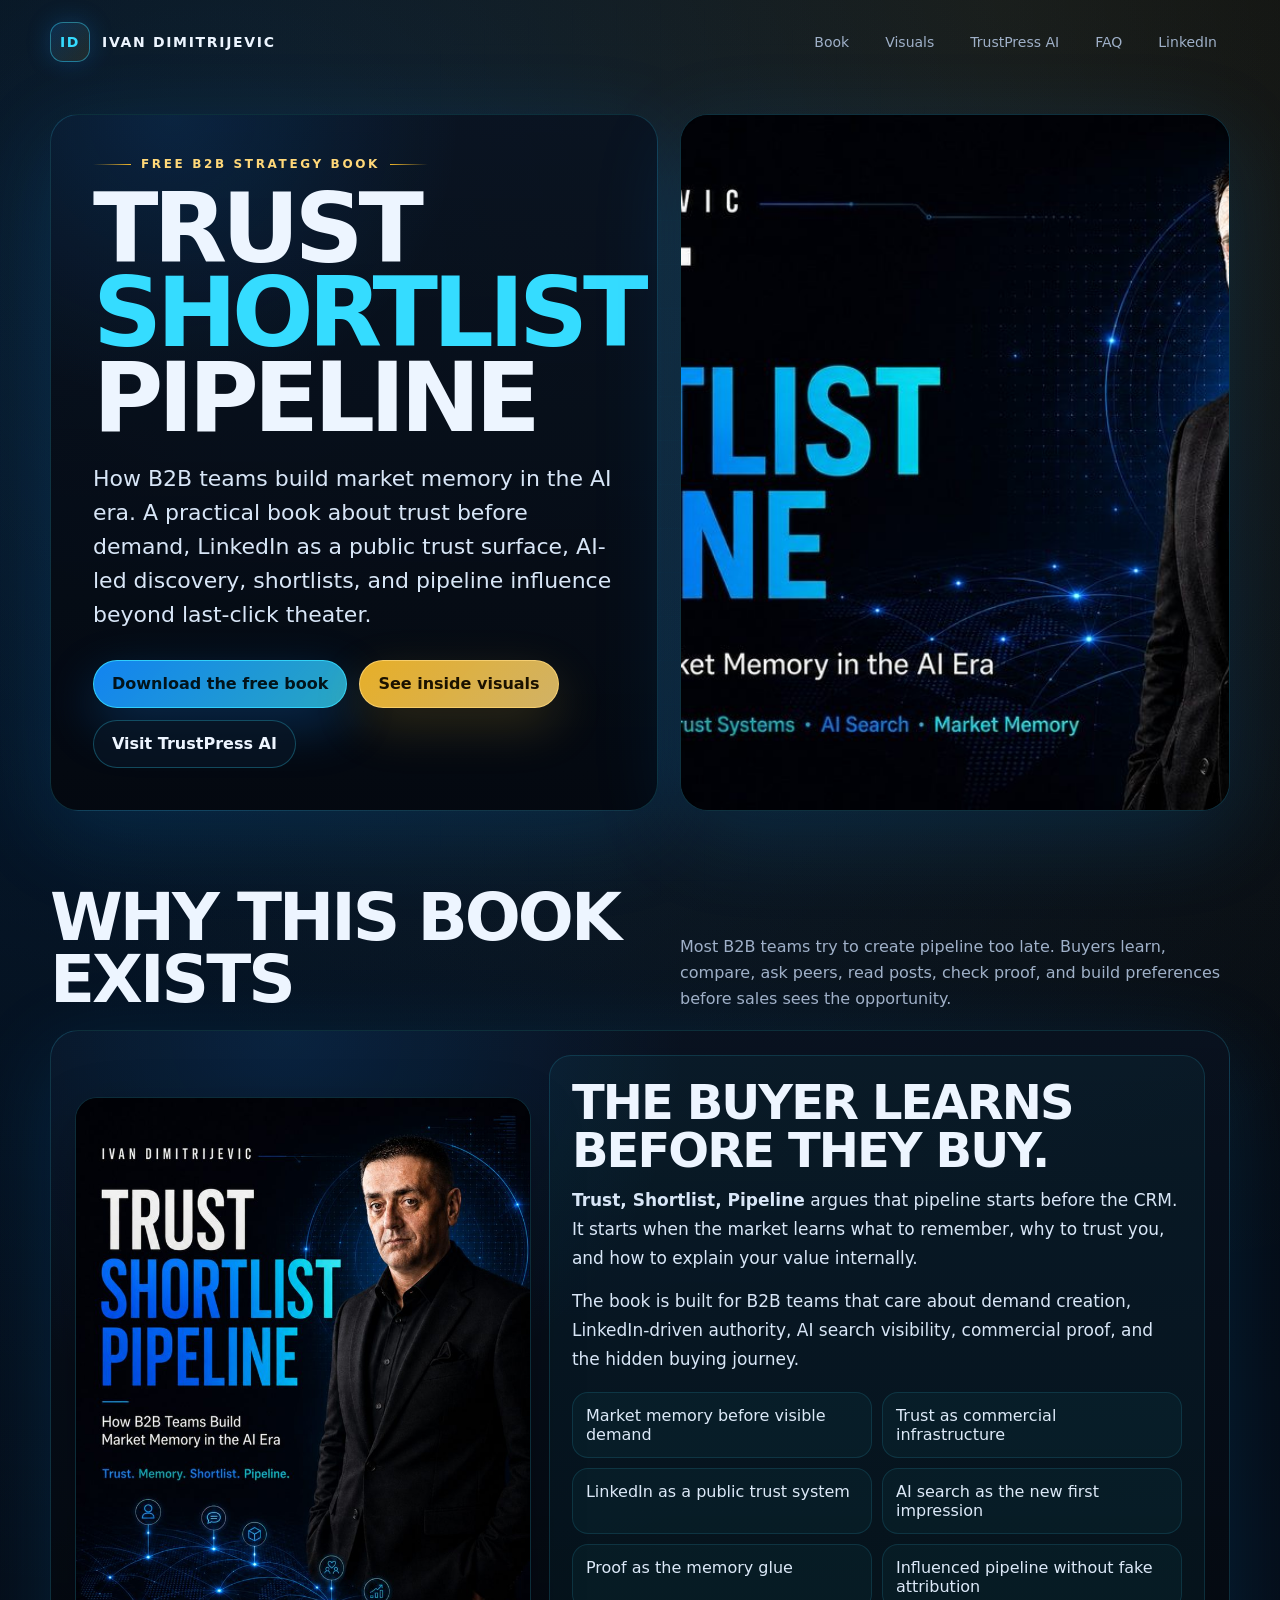
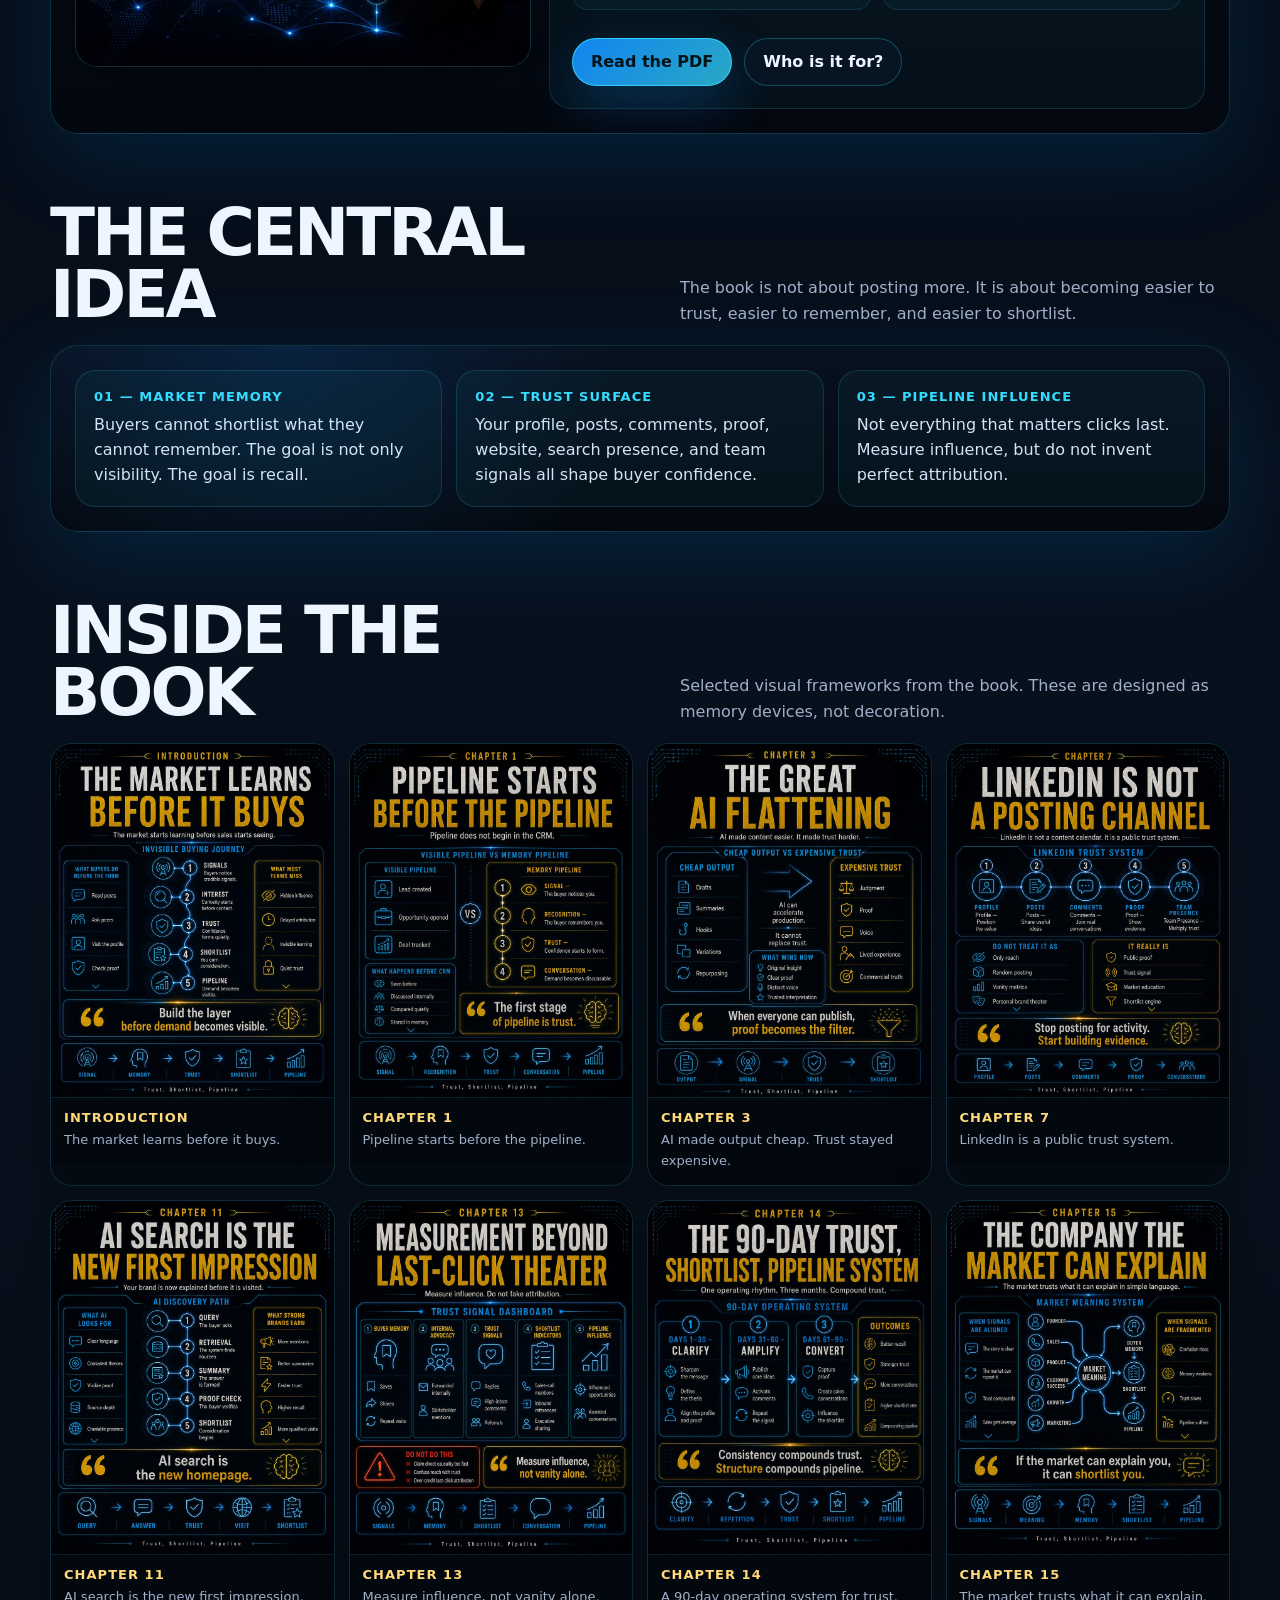
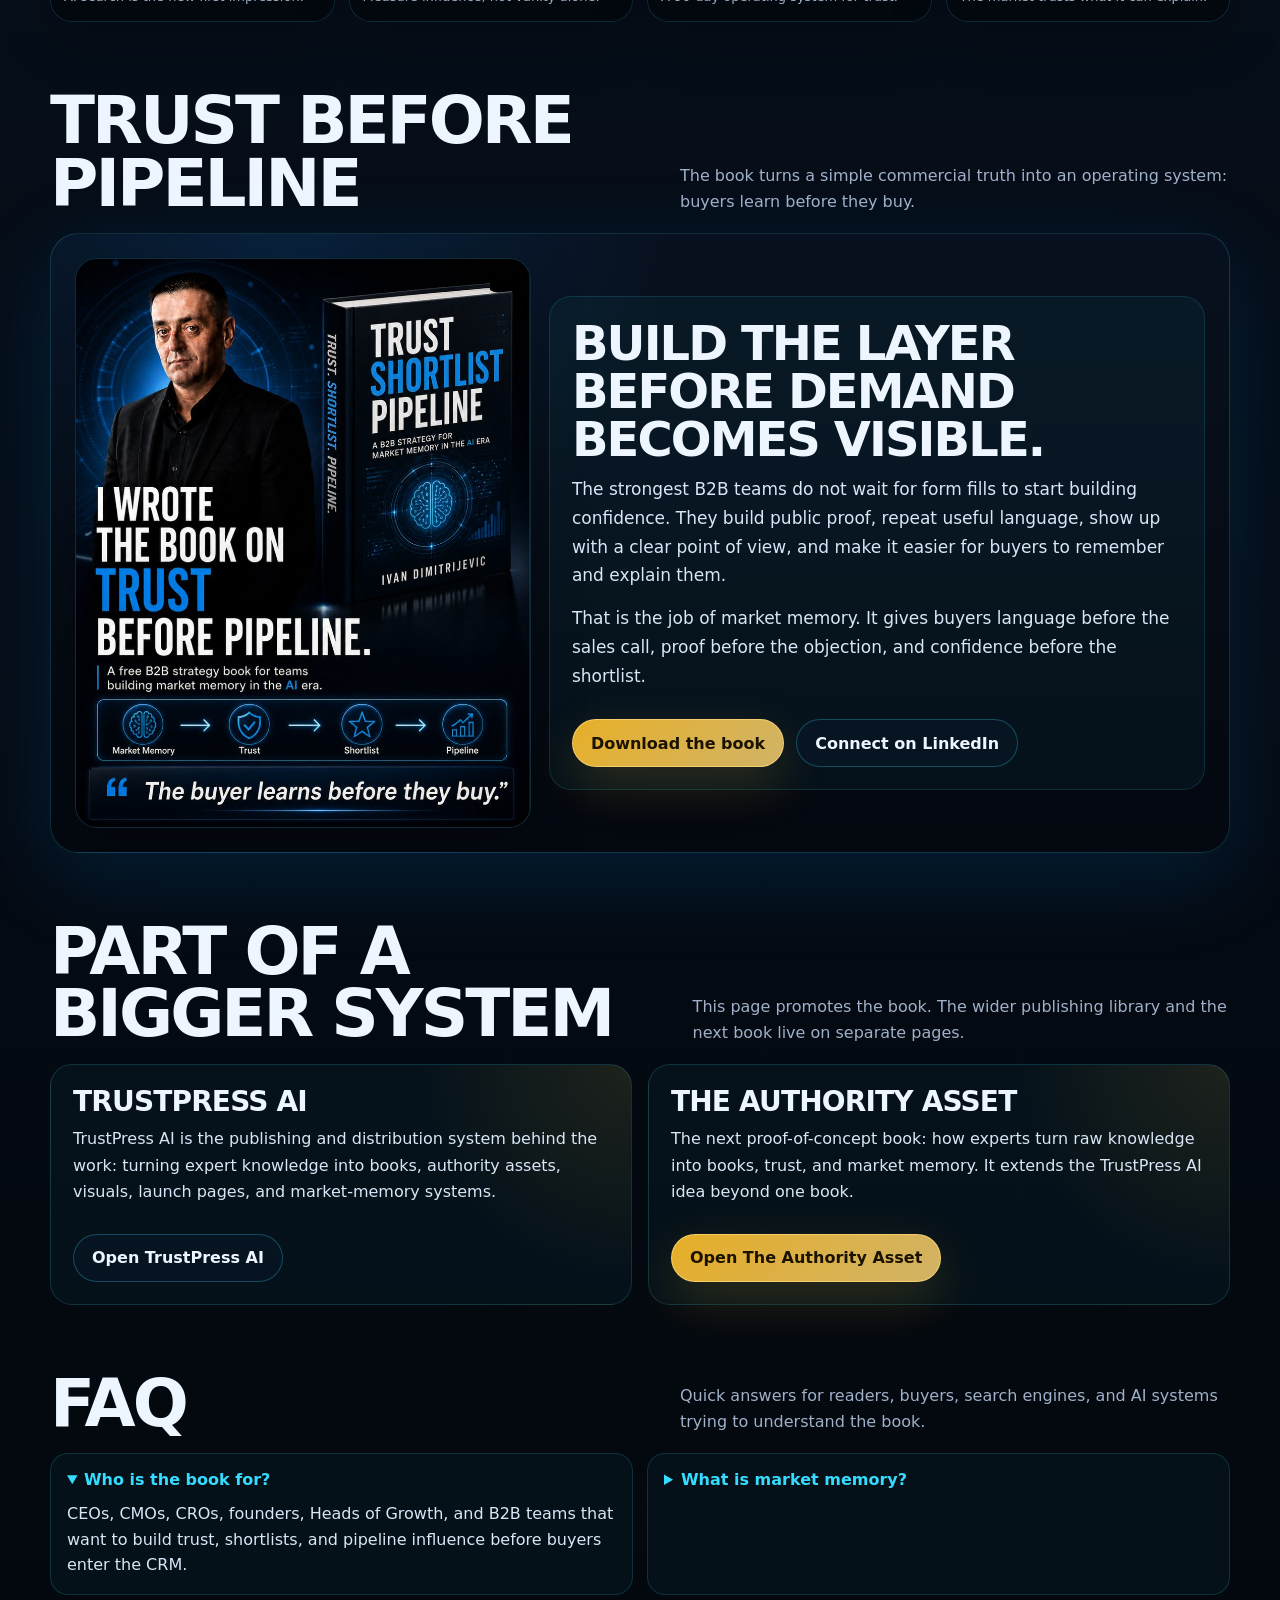
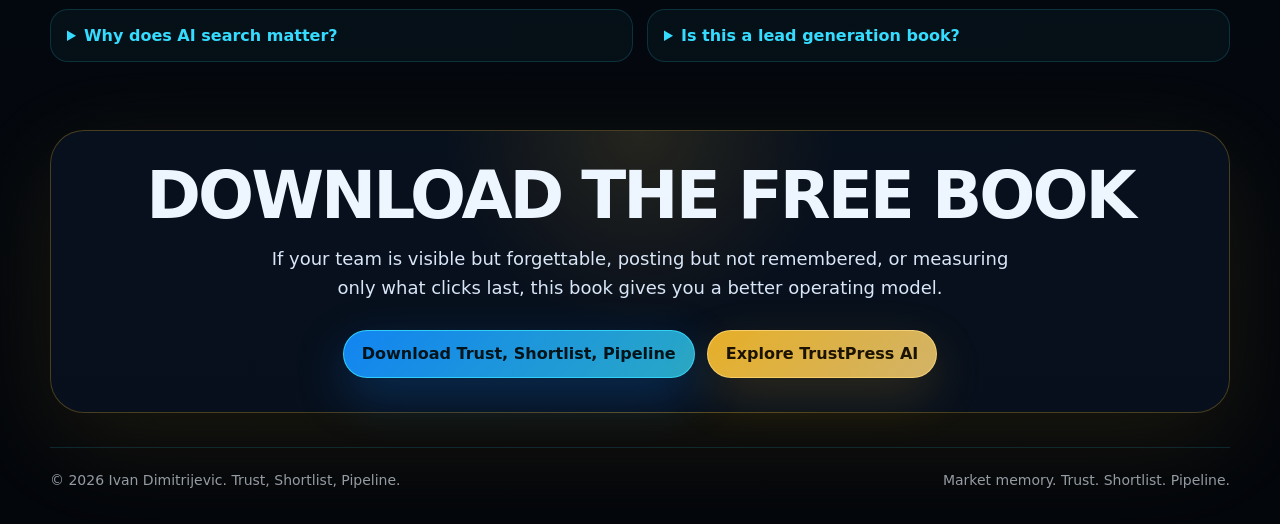
==== commit d9fa4891: "Add files via upload" ====
--- a/index.html
+++ b/index.html
@@ -3,527 +3,818 @@
 <head>
   <meta charset="utf-8" />
   <meta name="viewport" content="width=device-width, initial-scale=1" />
-  <title>Ivan Dimitrijevic — TrustPress AI Authority Library</title>
-  <meta name="description" content="Ivan Dimitrijevic’s public authority library: TrustPress AI, The Authority Asset, and trust-led B2B growth resources." />
-  <meta name="robots" content="index,follow" />
+
+  <title>Trust, Shortlist, Pipeline — Free B2B Strategy Book by Ivan Dimitrijevic</title>
+  <meta name="description" content="Download Trust, Shortlist, Pipeline, a free B2B strategy book by Ivan Dimitrijevic about market memory, trust, LinkedIn trust systems, AI search, shortlists, and influenced pipeline." />
   <link rel="canonical" href="https://ivandimitry.github.io/" />
 
-  <meta property="og:title" content="Ivan Dimitrijevic — TrustPress AI Authority Library" />
-  <meta property="og:description" content="TrustPress AI, The Authority Asset, and public authority assets for B2B experts, consultants, and founders." />
+  <meta property="og:title" content="Trust, Shortlist, Pipeline — Free B2B Strategy Book" />
+  <meta property="og:description" content="How B2B teams build market memory in the AI era. A free strategy book by Ivan Dimitrijevic." />
   <meta property="og:type" content="website" />
   <meta property="og:url" content="https://ivandimitry.github.io/" />
+  <meta property="og:image" content="https://ivandimitry.github.io/social-preview.jpg" />
+
   <meta name="twitter:card" content="summary_large_image" />
+  <meta name="twitter:title" content="Trust, Shortlist, Pipeline — Free B2B Strategy Book" />
+  <meta name="twitter:description" content="How B2B teams build market memory in the AI era." />
+  <meta name="twitter:image" content="https://ivandimitry.github.io/social-preview.jpg" />
 
   <style>
     :root {
-      --bg: #050914;
-      --bg2: #08111f;
-      --card: rgba(12, 23, 39, 0.82);
-      --line: rgba(30, 144, 255, 0.35);
-      --blue: #1e90ff;
-      --cyan: #00d4ff;
-      --gold: #d9a441;
-      --text: #f4f7fb;
-      --muted: #a7b0bf;
-      --soft: #d7dde8;
-      --danger: #ff5c5c;
-      --radius: 22px;
-      --shadow: 0 24px 80px rgba(0,0,0,.45);
+      --bg: #03060b;
+      --panel: rgba(9, 18, 32, .86);
+      --panel2: rgba(11, 27, 47, .72);
+      --line: rgba(58, 219, 255, .18);
+      --text: #edf5ff;
+      --muted: #9fb0c8;
+      --blue: #138cff;
+      --cyan: #35dcff;
+      --gold: #f0b629;
+      --gold2: #ffd879;
+      --radius: 28px;
+      --shadow: 0 24px 90px rgba(0, 148, 255, .15);
+      --max: 1180px;
     }
 
     * { box-sizing: border-box; }
-
     html { scroll-behavior: smooth; }
-
     body {
       margin: 0;
-      font-family: Inter, ui-sans-serif, system-ui, -apple-system, BlinkMacSystemFont, "Segoe UI", Roboto, Arial, sans-serif;
+      color: var(--text);
+      font-family: Inter, ui-sans-serif, system-ui, -apple-system, BlinkMacSystemFont, "Segoe UI", sans-serif;
       background:
-        radial-gradient(circle at 18% 12%, rgba(30,144,255,.22), transparent 32%),
-        radial-gradient(circle at 82% 18%, rgba(0,212,255,.16), transparent 28%),
-        linear-gradient(135deg, #02040a 0%, #06101f 46%, #050914 100%);
-      color: var(--text);
-      line-height: 1.55;
-    }
-
-    a { color: inherit; }
-
-    .shell {
-      width: min(1160px, calc(100% - 40px));
+        radial-gradient(circle at 18% 5%, rgba(19, 140, 255, .16), transparent 26%),
+        radial-gradient(circle at 78% 0%, rgba(240, 182, 41, .10), transparent 24%),
+        linear-gradient(180deg, #02050a 0%, #07111e 44%, #03060b 100%);
+      overflow-x: hidden;
+    }
+
+    body::before {
+      content: "";
+      position: fixed;
+      inset: 0;
+      pointer-events: none;
+      opacity: .42;
+      background-image:
+        linear-gradient(rgba(53, 220, 255, .04) 1px, transparent 1px),
+        linear-gradient(90deg, rgba(53, 220, 255, .04) 1px, transparent 1px);
+      background-size: 44px 44px;
+      mask-image: radial-gradient(circle at center, black, transparent 76%);
+    }
+
+    a { color: inherit; text-decoration: none; }
+    img { max-width: 100%; display: block; }
+
+    .wrap {
+      width: min(var(--max), calc(100% - 32px));
       margin: 0 auto;
-    }
-
-    header {
-      padding: 28px 0 18px;
-      position: sticky;
-      top: 0;
-      z-index: 10;
-      backdrop-filter: blur(16px);
-      background: linear-gradient(to bottom, rgba(5,9,20,.88), rgba(5,9,20,.52));
-      border-bottom: 1px solid rgba(255,255,255,.06);
+      position: relative;
+      z-index: 1;
     }
 
     .nav {
       display: flex;
+      justify-content: space-between;
       align-items: center;
-      justify-content: space-between;
-      gap: 20px;
+      gap: 16px;
+      padding: 22px 0;
     }
 
     .brand {
+      display: inline-flex;
+      align-items: center;
+      gap: 12px;
+      font-weight: 900;
+      text-transform: uppercase;
+      letter-spacing: .12em;
+      font-size: 14px;
+    }
+
+    .brand-mark {
+      width: 40px;
+      height: 40px;
+      border-radius: 13px;
+      display: grid;
+      place-items: center;
+      color: var(--cyan);
+      border: 1px solid rgba(53, 220, 255, .45);
+      background: linear-gradient(135deg, rgba(19, 140, 255, .18), rgba(240, 182, 41, .10));
+      box-shadow: 0 0 24px rgba(19, 140, 255, .22);
+    }
+
+    .nav-links {
+      display: flex;
+      gap: 10px;
+      flex-wrap: wrap;
+      justify-content: flex-end;
+      align-items: center;
+    }
+
+    .nav-links a {
+      color: var(--muted);
+      padding: 9px 12px;
+      border-radius: 999px;
+      font-size: 14px;
+      border: 1px solid transparent;
+    }
+
+    .nav-links a:hover {
+      color: var(--text);
+      border-color: rgba(53, 220, 255, .24);
+      background: rgba(53, 220, 255, .06);
+    }
+
+    .hero {
+      padding: 30px 0 42px;
+      display: grid;
+      grid-template-columns: 1.05fr .95fr;
+      gap: 22px;
+      align-items: stretch;
+    }
+
+    .hero-copy,
+    .hero-card,
+    .panel {
+      border: 1px solid var(--line);
+      border-radius: var(--radius);
+      background:
+        radial-gradient(circle at 20% 0%, rgba(19, 140, 255, .14), transparent 34%),
+        linear-gradient(180deg, rgba(9, 18, 32, .86), rgba(4, 8, 15, .94));
+      box-shadow: var(--shadow);
+      overflow: hidden;
+    }
+
+    .hero-copy {
+      padding: clamp(26px, 4vw, 42px);
       display: flex;
       flex-direction: column;
-      gap: 2px;
-      text-decoration: none;
-    }
-
-    .brand strong {
-      font-size: 16px;
-      letter-spacing: .08em;
-      text-transform: uppercase;
-    }
-
-    .brand span {
-      color: var(--muted);
-      font-size: 13px;
-    }
-
-    .navlinks {
-      display: flex;
-      flex-wrap: wrap;
-      gap: 14px;
-      font-size: 14px;
-      color: var(--soft);
-    }
-
-    .navlinks a {
-      text-decoration: none;
-      opacity: .9;
-    }
-
-    .navlinks a:hover { color: var(--cyan); opacity: 1; }
-
-    .hero {
-      padding: 92px 0 48px;
-      position: relative;
-      overflow: hidden;
-    }
-
-    .grid {
-      display: grid;
-      grid-template-columns: 1.15fr .85fr;
-      gap: 32px;
-      align-items: stretch;
+      justify-content: center;
     }
 
     .eyebrow {
       display: inline-flex;
       align-items: center;
       gap: 10px;
-      padding: 8px 12px;
-      border: 1px solid rgba(0,212,255,.24);
-      border-radius: 999px;
-      color: var(--cyan);
-      background: rgba(0,212,255,.06);
-      font-size: 13px;
-      letter-spacing: .11em;
+      color: var(--gold2);
       text-transform: uppercase;
-      font-weight: 700;
-    }
+      font-size: 12px;
+      font-weight: 900;
+      letter-spacing: .22em;
+      margin-bottom: 16px;
+    }
+
+    .eyebrow::before,
+    .eyebrow::after {
+      content: "";
+      width: 38px;
+      height: 1px;
+      background: linear-gradient(90deg, transparent, var(--gold));
+    }
+
+    .eyebrow::after { background: linear-gradient(90deg, var(--gold), transparent); }
 
     h1 {
-      font-size: clamp(42px, 8vw, 86px);
-      line-height: .95;
+      margin: 0;
+      font-size: clamp(46px, 8vw, 96px);
+      line-height: .88;
       letter-spacing: -.055em;
-      margin: 24px 0 22px;
-    }
-
+      text-transform: uppercase;
+    }
+
+    .blue { color: var(--cyan); }
     .gold { color: var(--gold); }
-    .cyan { color: var(--cyan); }
-    .blue { color: var(--blue); }
-
-    .lead {
-      font-size: clamp(18px, 2.1vw, 24px);
-      color: var(--soft);
-      max-width: 760px;
-      margin: 0 0 28px;
-    }
-
-    .ruleline {
-      color: var(--muted);
-      font-size: 16px;
-      max-width: 760px;
-      margin-bottom: 34px;
+
+    .hero-copy p {
+      color: #d8e6f7;
+      font-size: clamp(18px, 2vw, 22px);
+      line-height: 1.54;
+      margin: 22px 0 0;
+      max-width: 720px;
+    }
+
+    .hero-card {
+      min-height: 100%;
+      display: grid;
+      align-items: center;
+      background: #050b13;
+    }
+
+    .hero-card img {
+      width: 100%;
+      height: 100%;
+      object-fit: cover;
+      min-height: 380px;
     }
 
     .actions {
       display: flex;
+      gap: 12px;
       flex-wrap: wrap;
-      gap: 14px;
-      margin-top: 26px;
+      margin-top: 28px;
     }
 
     .btn {
       display: inline-flex;
       align-items: center;
       justify-content: center;
-      gap: 10px;
       min-height: 48px;
-      padding: 14px 18px;
-      border-radius: 14px;
-      text-decoration: none;
-      font-weight: 800;
-      border: 1px solid rgba(255,255,255,.12);
-      transition: transform .18s ease, border-color .18s ease, background .18s ease;
-    }
-
-    .btn:hover { transform: translateY(-2px); }
+      padding: 13px 18px;
+      border-radius: 999px;
+      font-weight: 850;
+      border: 1px solid rgba(53, 220, 255, .28);
+      background: rgba(9, 22, 38, .76);
+      transition: .18s ease;
+    }
+
+    .btn:hover {
+      transform: translateY(-2px);
+      border-color: rgba(53, 220, 255, .74);
+      background: rgba(13, 34, 56, .88);
+    }
 
     .btn.primary {
-      background: linear-gradient(135deg, var(--blue), var(--cyan));
-      color: #03101f;
-      border-color: transparent;
-      box-shadow: 0 14px 36px rgba(0, 212, 255, .18);
-    }
-
-    .btn.secondary {
-      background: rgba(255,255,255,.06);
-      color: var(--text);
+      background: linear-gradient(135deg, rgba(19, 140, 255, .94), rgba(53, 220, 255, .75));
+      color: #02131a;
+      border-color: rgba(53, 220, 255, .84);
+      box-shadow: 0 18px 50px rgba(19, 140, 255, .26);
     }
 
     .btn.gold {
-      background: rgba(217,164,65,.12);
-      border-color: rgba(217,164,65,.45);
-      color: #f7d58d;
-    }
-
-    .hero-card,
-    .card {
-      border: 1px solid var(--line);
-      background: linear-gradient(180deg, rgba(8,17,31,.92), rgba(5,9,20,.86));
-      border-radius: var(--radius);
-      box-shadow: var(--shadow);
-    }
-
-    .hero-card {
-      padding: 28px;
+      background: linear-gradient(135deg, rgba(240, 182, 41, .96), rgba(255, 216, 121, .82));
+      color: #1b1200;
+      border-color: rgba(255, 216, 121, .76);
+      box-shadow: 0 18px 50px rgba(240, 182, 41, .18);
+    }
+
+    section { padding: 34px 0; }
+
+    .section-head {
       display: flex;
-      flex-direction: column;
       justify-content: space-between;
-      min-height: 520px;
-      position: relative;
-      overflow: hidden;
-    }
-
-    .hero-card:before {
-      content: "";
-      position: absolute;
-      inset: -40px -70px auto auto;
-      width: 240px;
-      height: 240px;
-      border-radius: 50%;
-      border: 1px solid rgba(0,212,255,.24);
-      box-shadow: 0 0 80px rgba(0,212,255,.12);
-    }
-
-    .kicker {
-      color: var(--gold);
+      align-items: end;
+      gap: 20px;
+      margin-bottom: 18px;
+    }
+
+    h2 {
+      margin: 0;
+      font-size: clamp(32px, 5.5vw, 66px);
+      line-height: .95;
+      letter-spacing: -.045em;
       text-transform: uppercase;
-      letter-spacing: .14em;
-      font-size: 12px;
-      font-weight: 800;
-    }
-
-    .hero-card h2 {
-      font-size: clamp(28px, 4vw, 44px);
-      line-height: 1.02;
-      margin: 14px 0;
-      letter-spacing: -.04em;
-    }
-
-    .hero-card p { color: var(--soft); }
-
-    .mini-list {
-      display: grid;
-      gap: 12px;
-      margin: 20px 0;
-    }
-
-    .mini {
-      display: grid;
-      grid-template-columns: 34px 1fr;
-      gap: 12px;
-      align-items: start;
-      padding: 14px;
-      border-radius: 16px;
-      background: rgba(255,255,255,.045);
-      border: 1px solid rgba(255,255,255,.08);
-    }
-
-    .icon {
-      width: 34px;
-      height: 34px;
-      border-radius: 10px;
-      display: grid;
-      place-items: center;
-      background: rgba(0,212,255,.10);
-      border: 1px solid rgba(0,212,255,.28);
-      color: var(--cyan);
-      font-weight: 900;
-    }
-
-    section { padding: 44px 0; }
-
-    .section-title {
-      max-width: 820px;
-      margin-bottom: 24px;
-    }
-
-    .section-title h2 {
-      margin: 0 0 10px;
-      font-size: clamp(30px, 4vw, 48px);
-      line-height: 1.03;
-      letter-spacing: -.045em;
-    }
-
-    .section-title p { color: var(--muted); font-size: 17px; }
-
-    .cards {
+    }
+
+    .section-head p {
+      color: var(--muted);
+      line-height: 1.62;
+      max-width: 550px;
+      margin: 0;
+    }
+
+    .panel-body { padding: 24px; }
+
+    .idea-grid {
       display: grid;
       grid-template-columns: repeat(3, 1fr);
+      gap: 14px;
+    }
+
+    .idea-card {
+      border: 1px solid rgba(53, 220, 255, .16);
+      border-radius: 20px;
+      padding: 18px;
+      background: rgba(53, 220, 255, .045);
+    }
+
+    .idea-card strong {
+      display: block;
+      color: var(--cyan);
+      text-transform: uppercase;
+      letter-spacing: .08em;
+      font-size: 13px;
+      margin-bottom: 8px;
+    }
+
+    .idea-card p {
+      margin: 0;
+      color: #d4e3f6;
+      line-height: 1.58;
+    }
+
+    .feature {
+      display: grid;
+      grid-template-columns: .82fr 1.18fr;
       gap: 18px;
-    }
-
-    .card {
+      align-items: center;
+    }
+
+    .cover-wrap,
+    .poster-wrap,
+    .visual-card {
+      border: 1px solid rgba(53, 220, 255, .16);
+      border-radius: 22px;
+      overflow: hidden;
+      background: #050b13;
+      box-shadow: 0 18px 55px rgba(0,0,0,.24);
+    }
+
+    .cover-wrap img,
+    .poster-wrap img,
+    .visual-card img { width: 100%; height: auto; }
+
+    .feature-copy {
+      border: 1px solid rgba(53, 220, 255, .14);
+      border-radius: 22px;
       padding: 22px;
-      min-height: 230px;
+      background: rgba(53, 220, 255, .045);
+    }
+
+    .feature-copy h3 {
+      margin: 0 0 12px;
+      font-size: clamp(28px, 4vw, 48px);
+      line-height: 1;
+      letter-spacing: -.04em;
+      text-transform: uppercase;
+    }
+
+    .feature-copy p {
+      margin: 0 0 14px;
+      color: #d8e6f7;
+      line-height: 1.7;
+      font-size: 17px;
+    }
+
+    .bullets {
+      display: grid;
+      grid-template-columns: 1fr 1fr;
+      gap: 10px;
+      margin-top: 18px;
+    }
+
+    .bullet {
+      border: 1px solid rgba(53, 220, 255, .13);
+      border-radius: 16px;
+      padding: 13px;
+      color: #dce9f8;
+      background: rgba(53, 220, 255, .04);
+    }
+
+    .visual-grid {
+      display: grid;
+      grid-template-columns: repeat(4, 1fr);
+      gap: 14px;
+    }
+
+    .visual-card {
       position: relative;
-      overflow: hidden;
-    }
-
-    .card h3 {
-      margin: 12px 0 8px;
-      font-size: 22px;
-      line-height: 1.12;
-    }
-
-    .card p { color: var(--muted); margin: 0 0 18px; }
-
-    .card a {
+      transition: transform .18s ease, border-color .18s ease;
+    }
+
+    .visual-card:hover {
+      transform: translateY(-3px);
+      border-color: rgba(53, 220, 255, .48);
+    }
+
+    .visual-caption {
+      padding: 12px 13px 14px;
+      border-top: 1px solid rgba(53, 220, 255, .12);
+      background: rgba(4, 8, 15, .72);
+    }
+
+    .visual-caption strong {
+      display: block;
+      font-size: 13px;
+      color: var(--gold2);
+      text-transform: uppercase;
+      letter-spacing: .08em;
+      margin-bottom: 4px;
+    }
+
+    .visual-caption span {
+      color: var(--muted);
+      font-size: 13px;
+      line-height: 1.45;
+    }
+
+    .ecosystem-grid {
+      display: grid;
+      grid-template-columns: repeat(2, 1fr);
+      gap: 16px;
+    }
+
+    .ecosystem-card {
+      border: 1px solid rgba(53, 220, 255, .16);
+      border-radius: 22px;
+      padding: 22px;
+      background:
+        radial-gradient(circle at top right, rgba(240, 182, 41, .10), transparent 34%),
+        rgba(53, 220, 255, .04);
+    }
+
+    .ecosystem-card h3 {
+      margin: 0 0 10px;
+      font-size: 28px;
+      line-height: 1.05;
+      text-transform: uppercase;
+      letter-spacing: -.03em;
+    }
+
+    .ecosystem-card p {
+      margin: 0;
+      color: #d8e6f7;
+      line-height: 1.65;
+    }
+
+    .faq-grid {
+      display: grid;
+      grid-template-columns: repeat(2, 1fr);
+      gap: 14px;
+    }
+
+    details {
+      border: 1px solid rgba(53, 220, 255, .16);
+      border-radius: 18px;
+      padding: 16px;
+      background: rgba(53, 220, 255, .04);
+    }
+
+    summary {
+      cursor: pointer;
       color: var(--cyan);
-      font-weight: 800;
-      text-decoration: none;
-    }
-
-    .wide {
-      grid-column: span 2;
-    }
-
-    .quote {
-      margin: 20px 0 0;
-      padding: 20px;
-      border-left: 4px solid var(--gold);
-      background: rgba(217,164,65,.08);
-      border-radius: 16px;
-      font-size: 22px;
-      font-weight: 800;
-      line-height: 1.22;
-    }
-
-    .strip {
-      display: grid;
-      grid-template-columns: repeat(5, 1fr);
-      gap: 1px;
-      border: 1px solid rgba(0,212,255,.22);
-      border-radius: 18px;
-      overflow: hidden;
-      background: rgba(0,212,255,.2);
-    }
-
-    .strip div {
-      padding: 18px 14px;
-      background: rgba(8,17,31,.94);
-      color: var(--soft);
-      font-weight: 800;
+      font-weight: 850;
+    }
+
+    details p {
+      color: #d8e6f7;
+      line-height: 1.6;
+      margin: 12px 0 0;
+    }
+
+    .cta-box {
+      border: 1px solid rgba(240, 182, 41, .28);
+      border-radius: 34px;
+      padding: 34px;
       text-align: center;
-      min-height: 86px;
-      display: grid;
-      place-items: center;
-    }
+      background:
+        radial-gradient(circle at top center, rgba(240, 182, 41, .13), transparent 30%),
+        rgba(9, 18, 32, .86);
+      box-shadow: 0 28px 100px rgba(240, 182, 41, .10);
+    }
+
+    .cta-box p {
+      max-width: 780px;
+      margin: 16px auto 0;
+      color: #d8e6f7;
+      font-size: 18px;
+      line-height: 1.62;
+    }
+
+    .cta-box .actions { justify-content: center; }
 
     footer {
-      padding: 40px 0 56px;
-      color: var(--muted);
-      border-top: 1px solid rgba(255,255,255,.08);
-      margin-top: 40px;
-    }
-
-    .footer-grid {
+      border-top: 1px solid rgba(53, 220, 255, .14);
+      color: rgba(237,245,255,.62);
+      padding: 24px 0 36px;
+      font-size: 14px;
+    }
+
+    .footer-row {
       display: flex;
       justify-content: space-between;
-      gap: 20px;
+      gap: 14px;
       flex-wrap: wrap;
     }
 
-    @media (max-width: 900px) {
-      .grid, .cards { grid-template-columns: 1fr; }
-      .wide { grid-column: auto; }
-      .hero { padding-top: 54px; }
-      .hero-card { min-height: auto; }
-      .strip { grid-template-columns: 1fr; }
+    @media (max-width: 980px) {
+      .hero,
+      .feature,
+      .ecosystem-grid { grid-template-columns: 1fr; }
+      .section-head { align-items: start; flex-direction: column; }
+      .idea-grid { grid-template-columns: 1fr; }
+      .visual-grid { grid-template-columns: repeat(2, 1fr); }
+      .faq-grid { grid-template-columns: 1fr; }
+    }
+
+    @media (max-width: 640px) {
+      .wrap { width: min(100% - 20px, var(--max)); }
       .nav { align-items: flex-start; flex-direction: column; }
+      .nav-links { justify-content: flex-start; }
+      .actions .btn { width: 100%; }
+      .visual-grid { grid-template-columns: 1fr; }
+      .bullets { grid-template-columns: 1fr; }
+      .panel-body, .cta-box, .hero-copy { padding: 20px; }
+      .hero-card img { min-height: 260px; }
     }
   </style>
 
   <script type="application/ld+json">
   {
     "@context": "https://schema.org",
-    "@type": "WebSite",
-    "name": "Ivan Dimitrijevic Authority Library",
-    "url": "https://ivandimitry.github.io/",
-    "description": "Public authority library for TrustPress AI, The Authority Asset, and B2B trust-led demand resources.",
-    "author": {
-      "@type": "Person",
-      "name": "Ivan Dimitrijevic"
-    }
+    "@graph": [
+      {
+        "@type": "Book",
+        "@id": "https://ivandimitry.github.io/#book",
+        "name": "Trust, Shortlist, Pipeline",
+        "headline": "Trust, Shortlist, Pipeline: How B2B Teams Build Market Memory in the AI Era",
+        "description": "A free B2B strategy book about market memory, trust, LinkedIn trust systems, AI search, shortlists, and influenced pipeline.",
+        "author": {
+          "@type": "Person",
+          "name": "Ivan Dimitrijevic",
+          "url": "https://ivandimitry.github.io/"
+        },
+        "url": "https://ivandimitry.github.io/",
+        "image": "https://ivandimitry.github.io/book-cover-trust-shortlist-pipeline.jpg",
+        "inLanguage": "en",
+        "datePublished": "2026",
+        "keywords": "B2B marketing, market memory, trust, LinkedIn, AI search, demand generation, influenced pipeline, shortlists"
+      },
+      {
+        "@type": "WebPage",
+        "@id": "https://ivandimitry.github.io/#webpage",
+        "url": "https://ivandimitry.github.io/",
+        "name": "Trust, Shortlist, Pipeline — Free B2B Strategy Book",
+        "isPartOf": {
+          "@type": "WebSite",
+          "name": "Ivan Dimitrijevic",
+          "url": "https://ivandimitry.github.io/"
+        },
+        "about": {
+          "@id": "https://ivandimitry.github.io/#book"
+        }
+      },
+      {
+        "@type": "FAQPage",
+        "@id": "https://ivandimitry.github.io/#faq",
+        "mainEntity": [
+          {
+            "@type": "Question",
+            "name": "Who is Trust, Shortlist, Pipeline for?",
+            "acceptedAnswer": {
+              "@type": "Answer",
+              "text": "The book is for CEOs, CMOs, CROs, founders, Heads of Growth, and B2B teams that want to build trust, market memory, and pipeline influence before buyers enter the CRM."
+            }
+          },
+          {
+            "@type": "Question",
+            "name": "What is market memory?",
+            "acceptedAnswer": {
+              "@type": "Answer",
+              "text": "Market memory is what buyers remember about a company when the company is not in the room. It shapes trust, shortlists, and sales conversations before demand becomes visible."
+            }
+          }
+        ]
+      }
+    ]
   }
   </script>
 </head>
 
 <body>
-  <header>
-    <div class="shell nav">
-      <a class="brand" href="/">
-        <strong>Ivan Dimitrijevic</strong>
-        <span>Trust-led growth · LinkedIn authority · TrustPress AI</span>
+  <div class="wrap">
+    <header class="nav" aria-label="Site header">
+      <a class="brand" href="https://ivandimitry.github.io/" aria-label="Ivan Dimitrijevic home">
+        <span class="brand-mark">ID</span>
+        <span>Ivan Dimitrijevic</span>
       </a>
-      <nav class="navlinks" aria-label="Primary navigation">
-        <a href="/trustpress-ai/">TrustPress AI</a>
-        <a href="/trustpress-ai/the-authority-asset/">The Authority Asset</a>
-        <a href="/trustpress-ai/authority-asset-scorecard/">Scorecard</a>
-        <a href="/trustpress-ai/the-authority-asset-visuals/">Visuals</a>
-        <a href="/trust-shortlist-pipeline-book.pdf">Trust Shortlist Pipeline</a>
+      <nav class="nav-links" aria-label="Page navigation">
+        <a href="#book">Book</a>
+        <a href="#visuals">Visuals</a>
+        <a href="#ecosystem">TrustPress AI</a>
+        <a href="#faq">FAQ</a>
+        <a href="https://www.linkedin.com/in/ivandimitrijevic/">LinkedIn</a>
       </nav>
-    </div>
-  </header>
-
-  <main>
-    <section class="hero">
-      <div class="shell grid">
-        <div>
-          <span class="eyebrow">Public authority library</span>
-          <h1>Build <span class="cyan">trust</span> before the market asks for proof.</h1>
-          <p class="lead">This is the public home for TrustPress AI, <em>The Authority Asset</em>, and practical resources on turning expert knowledge into books, trust, and market memory.</p>
-          <p class="ruleline">The core idea: raw knowledge is not the asset. Organized trust is.</p>
+    </header>
+
+    <main>
+      <section class="hero" aria-labelledby="hero-title">
+        <div class="hero-copy">
+          <div class="eyebrow">Free B2B strategy book</div>
+          <h1 id="hero-title">Trust <span class="blue">Shortlist</span> Pipeline</h1>
+          <p>
+            How B2B teams build market memory in the AI era. A practical book about trust before demand, LinkedIn as a public trust surface, AI-led discovery, shortlists, and pipeline influence beyond last-click theater.
+          </p>
           <div class="actions">
-            <a class="btn primary" href="/trustpress-ai/the-authority-asset/">Read The Authority Asset →</a>
-            <a class="btn secondary" href="/trustpress-ai/">Explore TrustPress AI</a>
-            <a class="btn gold" href="/trustpress-ai/authority-asset-scorecard/">Run the Scorecard</a>
+            <a class="btn primary" href="trust-shortlist-pipeline-book.pdf">Download the free book</a>
+            <a class="btn gold" href="#visuals">See inside visuals</a>
+            <a class="btn" href="https://ivandimitry.github.io/trustpress-ai/">Visit TrustPress AI</a>
           </div>
         </div>
 
-        <aside class="hero-card" aria-label="Featured book">
-          <div>
-            <div class="kicker">Featured proof-of-concept</div>
-            <h2>The Authority <span class="gold">Asset</span></h2>
-            <p><strong>How Experts Turn Raw Knowledge Into Books, Trust, and Market Memory.</strong></p>
-            <p>A free TrustPress AI book for experts, consultants, founders, newsletter authors, and B2B leaders sitting on years of raw knowledge without a serious authority asset behind it.</p>
+        <div class="hero-card">
+          <img src="hero-trust-shortlist-pipeline.jpg" alt="Trust, Shortlist, Pipeline book preview by Ivan Dimitrijevic" />
+        </div>
+      </section>
+
+      <section id="book" aria-labelledby="book-title">
+        <div class="section-head">
+          <h2 id="book-title">Why this book exists</h2>
+          <p>Most B2B teams try to create pipeline too late. Buyers learn, compare, ask peers, read posts, check proof, and build preferences before sales sees the opportunity.</p>
+        </div>
+
+        <div class="panel">
+          <div class="panel-body">
+            <div class="feature">
+              <div class="cover-wrap">
+                <img src="book-cover-trust-shortlist-pipeline.jpg" alt="Book cover for Trust, Shortlist, Pipeline" />
+              </div>
+              <div class="feature-copy">
+                <h3>The buyer learns before they buy.</h3>
+                <p>
+                  <strong>Trust, Shortlist, Pipeline</strong> argues that pipeline starts before the CRM. It starts when the market learns what to remember, why to trust you, and how to explain your value internally.
+                </p>
+                <p>
+                  The book is built for B2B teams that care about demand creation, LinkedIn-driven authority, AI search visibility, commercial proof, and the hidden buying journey.
+                </p>
+                <div class="bullets">
+                  <div class="bullet">Market memory before visible demand</div>
+                  <div class="bullet">Trust as commercial infrastructure</div>
+                  <div class="bullet">LinkedIn as a public trust system</div>
+                  <div class="bullet">AI search as the new first impression</div>
+                  <div class="bullet">Proof as the memory glue</div>
+                  <div class="bullet">Influenced pipeline without fake attribution</div>
+                </div>
+                <div class="actions">
+                  <a class="btn primary" href="trust-shortlist-pipeline-book.pdf">Read the PDF</a>
+                  <a class="btn" href="#faq">Who is it for?</a>
+                </div>
+              </div>
+            </div>
           </div>
-          <div class="mini-list">
-            <div class="mini"><span class="icon">1</span><div><strong>Human-led.</strong><br><span style="color:var(--muted)">AI helps. Human judgment owns the truth.</span></div></div>
-            <div class="mini"><span class="icon">2</span><div><strong>Proof-backed.</strong><br><span style="color:var(--muted)">Claims are proven, softened, or removed.</span></div></div>
-            <div class="mini"><span class="icon">3</span><div><strong>Built to travel.</strong><br><span style="color:var(--muted)">Book, visuals, source pages, scorecards, and distribution.</span></div></div>
+        </div>
+      </section>
+
+      <section aria-labelledby="central-idea-title">
+        <div class="section-head">
+          <h2 id="central-idea-title">The central idea</h2>
+          <p>The book is not about posting more. It is about becoming easier to trust, easier to remember, and easier to shortlist.</p>
+        </div>
+
+        <div class="panel">
+          <div class="panel-body">
+            <div class="idea-grid">
+              <div class="idea-card">
+                <strong>01 — Market memory</strong>
+                <p>Buyers cannot shortlist what they cannot remember. The goal is not only visibility. The goal is recall.</p>
+              </div>
+              <div class="idea-card">
+                <strong>02 — Trust surface</strong>
+                <p>Your profile, posts, comments, proof, website, search presence, and team signals all shape buyer confidence.</p>
+              </div>
+              <div class="idea-card">
+                <strong>03 — Pipeline influence</strong>
+                <p>Not everything that matters clicks last. Measure influence, but do not invent perfect attribution.</p>
+              </div>
+            </div>
           </div>
-          <a class="btn primary" href="/trustpress-ai/the-authority-asset/">Open the book page →</a>
-        </aside>
+        </div>
+      </section>
+
+      <section id="visuals" aria-labelledby="visuals-title">
+        <div class="section-head">
+          <h2 id="visuals-title">Inside the book</h2>
+          <p>Selected visual frameworks from the book. These are designed as memory devices, not decoration.</p>
+        </div>
+
+        <div class="visual-grid">
+          <article class="visual-card">
+            <img loading="lazy" src="visual-introduction.jpg" alt="The Market Learns Before It Buys visual framework" />
+            <div class="visual-caption"><strong>Introduction</strong><span>The market learns before it buys.</span></div>
+          </article>
+          <article class="visual-card">
+            <img loading="lazy" src="visual-chapter-1.jpg" alt="Pipeline Starts Before the Pipeline visual framework" />
+            <div class="visual-caption"><strong>Chapter 1</strong><span>Pipeline starts before the pipeline.</span></div>
+          </article>
+          <article class="visual-card">
+            <img loading="lazy" src="visual-chapter-3.jpg" alt="The Great AI Flattening visual framework" />
+            <div class="visual-caption"><strong>Chapter 3</strong><span>AI made output cheap. Trust stayed expensive.</span></div>
+          </article>
+          <article class="visual-card">
+            <img loading="lazy" src="visual-chapter-7.jpg" alt="LinkedIn is not a posting channel visual framework" />
+            <div class="visual-caption"><strong>Chapter 7</strong><span>LinkedIn is a public trust system.</span></div>
+          </article>
+          <article class="visual-card">
+            <img loading="lazy" src="visual-chapter-11.jpg" alt="AI Search is the New First Impression visual framework" />
+            <div class="visual-caption"><strong>Chapter 11</strong><span>AI search is the new first impression.</span></div>
+          </article>
+          <article class="visual-card">
+            <img loading="lazy" src="visual-chapter-13.jpg" alt="Measurement Beyond Last-Click Theater visual framework" />
+            <div class="visual-caption"><strong>Chapter 13</strong><span>Measure influence, not vanity alone.</span></div>
+          </article>
+          <article class="visual-card">
+            <img loading="lazy" src="visual-chapter-14.jpg" alt="The 90-Day Trust, Shortlist, Pipeline System visual framework" />
+            <div class="visual-caption"><strong>Chapter 14</strong><span>A 90-day operating system for trust.</span></div>
+          </article>
+          <article class="visual-card">
+            <img loading="lazy" src="visual-chapter-15.jpg" alt="The Company the Market Can Explain visual framework" />
+            <div class="visual-caption"><strong>Chapter 15</strong><span>The market trusts what it can explain.</span></div>
+          </article>
+        </div>
+      </section>
+
+      <section aria-labelledby="poster-title">
+        <div class="section-head">
+          <h2 id="poster-title">Trust before pipeline</h2>
+          <p>The book turns a simple commercial truth into an operating system: buyers learn before they buy.</p>
+        </div>
+
+        <div class="panel">
+          <div class="panel-body">
+            <div class="feature">
+              <div class="poster-wrap">
+                <img loading="lazy" src="poster-trust-before-pipeline.jpg" alt="Trust before pipeline promotional poster" />
+              </div>
+              <div class="feature-copy">
+                <h3>Build the layer before demand becomes visible.</h3>
+                <p>
+                  The strongest B2B teams do not wait for form fills to start building confidence. They build public proof, repeat useful language, show up with a clear point of view, and make it easier for buyers to remember and explain them.
+                </p>
+                <p>
+                  That is the job of market memory. It gives buyers language before the sales call, proof before the objection, and confidence before the shortlist.
+                </p>
+                <div class="actions">
+                  <a class="btn gold" href="trust-shortlist-pipeline-book.pdf">Download the book</a>
+                  <a class="btn" href="https://www.linkedin.com/in/ivandimitrijevic/">Connect on LinkedIn</a>
+                </div>
+              </div>
+            </div>
+          </div>
+        </div>
+      </section>
+
+      <section id="ecosystem" aria-labelledby="ecosystem-title">
+        <div class="section-head">
+          <h2 id="ecosystem-title">Part of a bigger system</h2>
+          <p>This page promotes the book. The wider publishing library and the next book live on separate pages.</p>
+        </div>
+
+        <div class="ecosystem-grid">
+          <article class="ecosystem-card">
+            <h3>TrustPress AI</h3>
+            <p>
+              TrustPress AI is the publishing and distribution system behind the work: turning expert knowledge into books, authority assets, visuals, launch pages, and market-memory systems.
+            </p>
+            <div class="actions">
+              <a class="btn" href="https://ivandimitry.github.io/trustpress-ai/">Open TrustPress AI</a>
+            </div>
+          </article>
+          <article class="ecosystem-card">
+            <h3>The Authority Asset</h3>
+            <p>
+              The next proof-of-concept book: how experts turn raw knowledge into books, trust, and market memory. It extends the TrustPress AI idea beyond one book.
+            </p>
+            <div class="actions">
+              <a class="btn gold" href="https://ivandimitry.github.io/authority-asset/">Open The Authority Asset</a>
+            </div>
+          </article>
+        </div>
+      </section>
+
+      <section id="faq" aria-labelledby="faq-title">
+        <div class="section-head">
+          <h2 id="faq-title">FAQ</h2>
+          <p>Quick answers for readers, buyers, search engines, and AI systems trying to understand the book.</p>
+        </div>
+
+        <div class="faq-grid">
+          <details open>
+            <summary>Who is the book for?</summary>
+            <p>CEOs, CMOs, CROs, founders, Heads of Growth, and B2B teams that want to build trust, shortlists, and pipeline influence before buyers enter the CRM.</p>
+          </details>
+          <details>
+            <summary>What is market memory?</summary>
+            <p>Market memory is what buyers remember about you when you are not in the room. It shapes trust, internal conversations, shortlists, and buying momentum.</p>
+          </details>
+          <details>
+            <summary>Why does AI search matter?</summary>
+            <p>AI tools increasingly summarize brands, experts, and options before people visit a website. Clear language, proof, and crawlable assets make you easier to understand and recommend.</p>
+          </details>
+          <details>
+            <summary>Is this a lead generation book?</summary>
+            <p>No. It is about the trust layer before visible demand: public proof, repeatable ideas, LinkedIn trust systems, long-form authority, and influenced pipeline.</p>
+          </details>
+        </div>
+      </section>
+
+      <section class="cta" aria-labelledby="cta-title">
+        <div class="cta-box">
+          <h2 id="cta-title">Download the free book</h2>
+          <p>
+            If your team is visible but forgettable, posting but not remembered, or measuring only what clicks last, this book gives you a better operating model.
+          </p>
+          <div class="actions">
+            <a class="btn primary" href="trust-shortlist-pipeline-book.pdf">Download Trust, Shortlist, Pipeline</a>
+            <a class="btn gold" href="https://ivandimitry.github.io/trustpress-ai/">Explore TrustPress AI</a>
+          </div>
+        </div>
+      </section>
+    </main>
+
+    <footer>
+      <div class="footer-row">
+        <span>© 2026 Ivan Dimitrijevic. Trust, Shortlist, Pipeline.</span>
+        <span>Market memory. Trust. Shortlist. Pipeline.</span>
       </div>
-    </section>
-
-    <section>
-      <div class="shell">
-        <div class="section-title">
-          <h2>Start here.</h2>
-          <p>Choose the asset based on what you need right now: read, diagnose, verify, visualize, or explore the older trust-led demand book.</p>
-        </div>
-
-        <div class="cards">
-          <article class="card wide">
-            <span class="kicker">New book</span>
-            <h3>The Authority Asset</h3>
-            <p>Learn how experts turn scattered knowledge into a source-backed authority asset: a book, executive edition, visual system, source page, scorecard, and monthly authority engine.</p>
-            <a href="/trustpress-ai/the-authority-asset/">Read the free book →</a>
-          </article>
-
-          <article class="card">
-            <span class="kicker">Method</span>
-            <h3>TrustPress AI</h3>
-            <p>Human-led, AI-assisted authority publishing for experts with real knowledge and messy archives.</p>
-            <a href="/trustpress-ai/">View the method →</a>
-          </article>
-
-          <article class="card">
-            <span class="kicker">Diagnostic</span>
-            <h3>Authority Asset Scorecard</h3>
-            <p>Check whether your raw material is ready to become a book, executive edition, visual system, or monthly authority engine.</p>
-            <a href="/trustpress-ai/authority-asset-scorecard/">Run the scorecard →</a>
-          </article>
-
-          <article class="card">
-            <span class="kicker">Visual library</span>
-            <h3>Chapter Visuals</h3>
-            <p>Explore the frameworks from <em>The Authority Asset</em>: proof ladder, commercial truth canvas, trust signal dashboard, and more.</p>
-            <a href="/trustpress-ai/the-authority-asset-visuals/">See the visuals →</a>
-          </article>
-
-          <article class="card">
-            <span class="kicker">Proof layer</span>
-            <h3>Source Notes</h3>
-            <p>Review the source and proof discipline behind the book. No fake attribution. No invented proof.</p>
-            <a href="/trustpress-ai/the-authority-asset-sources/">Open source notes →</a>
-          </article>
-
-          <article class="card wide">
-            <span class="kicker">Previous authority asset</span>
-            <h3>Trust, Shortlist, Pipeline</h3>
-            <p>How B2B teams build market memory in the AI era. The earlier public book that started this authority publishing path.</p>
-            <a href="/trust-shortlist-pipeline-book.pdf">Download the PDF →</a>
-          </article>
-        </div>
-      </div>
-    </section>
-
-    <section>
-      <div class="shell">
-        <div class="section-title">
-          <h2>The operating idea.</h2>
-          <p>TrustPress AI is not about producing more content. It is about turning expertise into something the market can understand, trust, remember, and reuse.</p>
-        </div>
-
-        <div class="strip" aria-label="Authority asset flow">
-          <div>Raw knowledge</div>
-          <div>Structure</div>
-          <div>Proof</div>
-          <div>Market memory</div>
-          <div>Trust-led demand</div>
-        </div>
-
-        <div class="quote">“AI made output cheap. Trust stayed expensive.”</div>
-      </div>
-    </section>
-  </main>
-
-  <footer>
-    <div class="shell footer-grid">
-      <div>
-        <strong>Ivan Dimitrijevic</strong><br>
-        TrustPress AI · Authority publishing · B2B growth
-      </div>
-      <div>
-        <a href="/trustpress-ai/">TrustPress AI</a> ·
-        <a href="/trustpress-ai/the-authority-asset/">The Authority Asset</a> ·
-        <a href="/trustpress-ai/authority-asset-glossary/">Glossary</a>
-      </div>
-    </div>
-  </footer>
+    </footer>
+  </div>
 </body>
 </html>
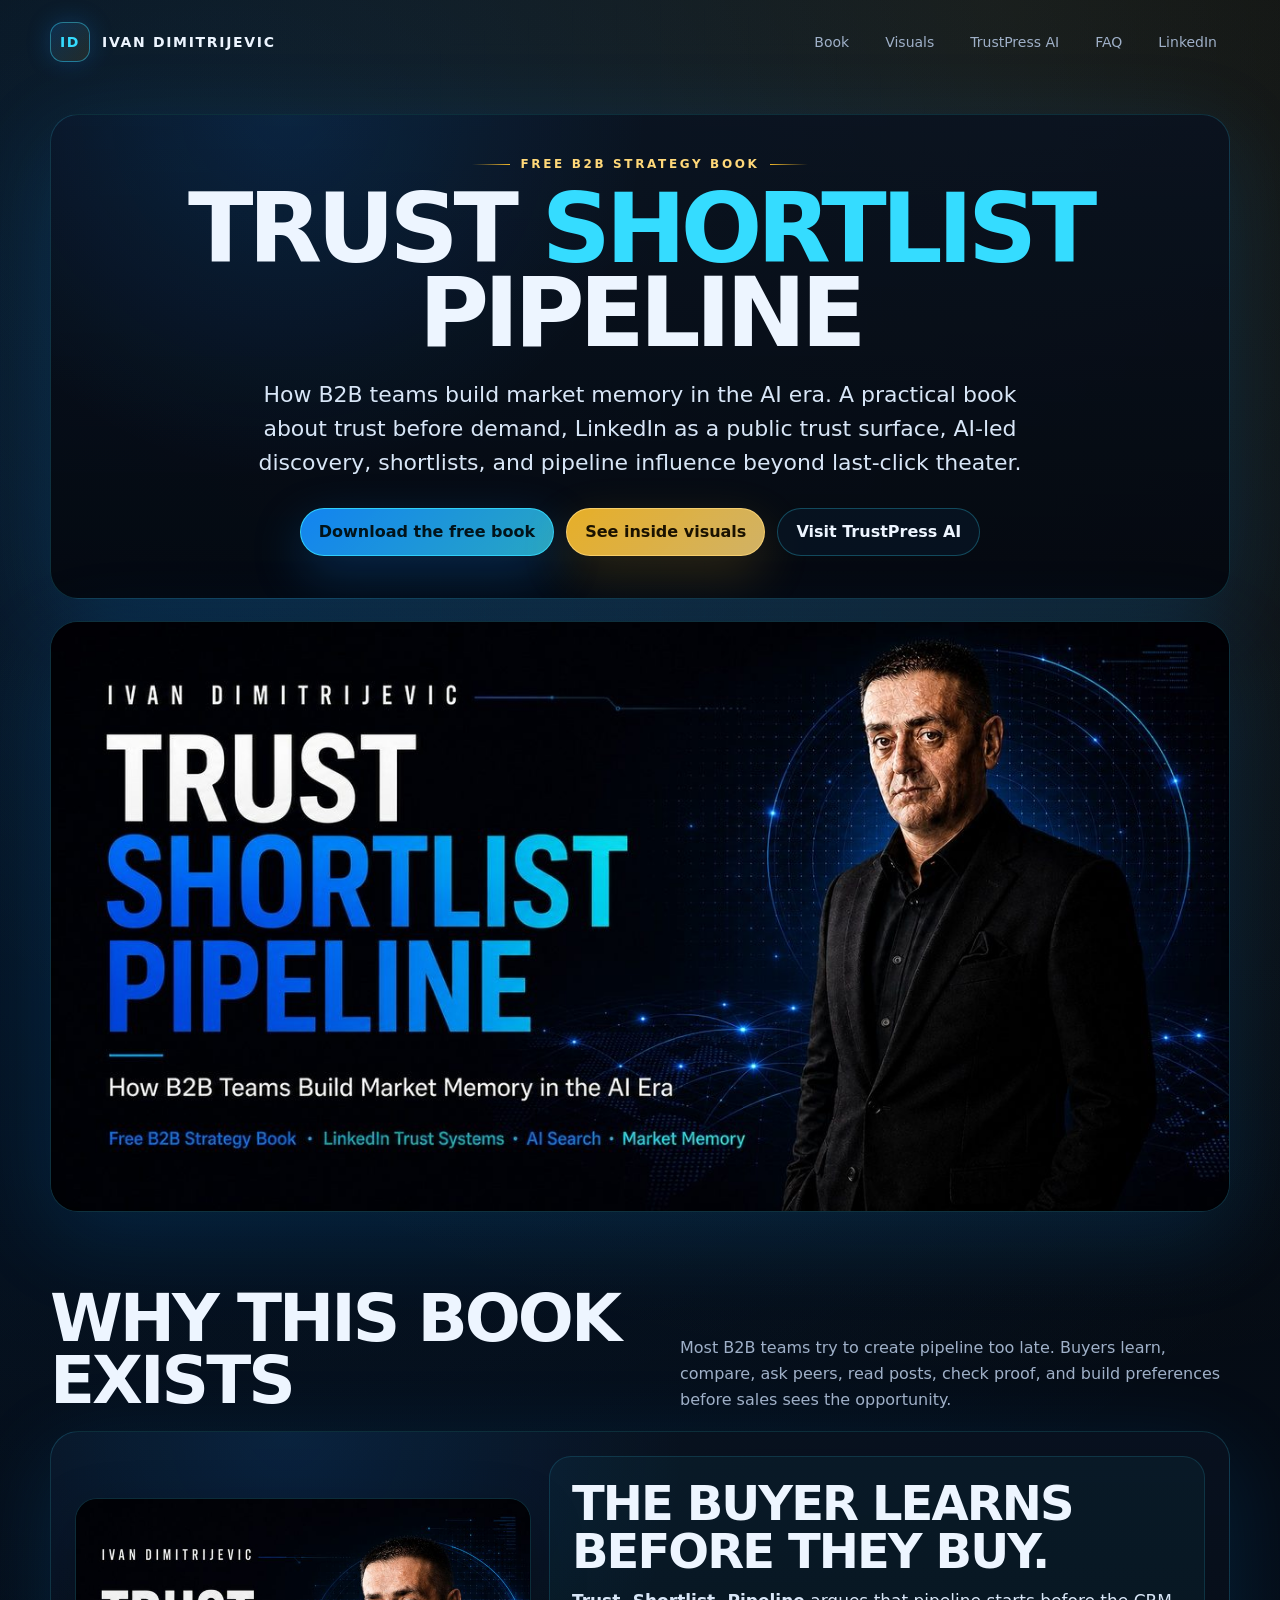
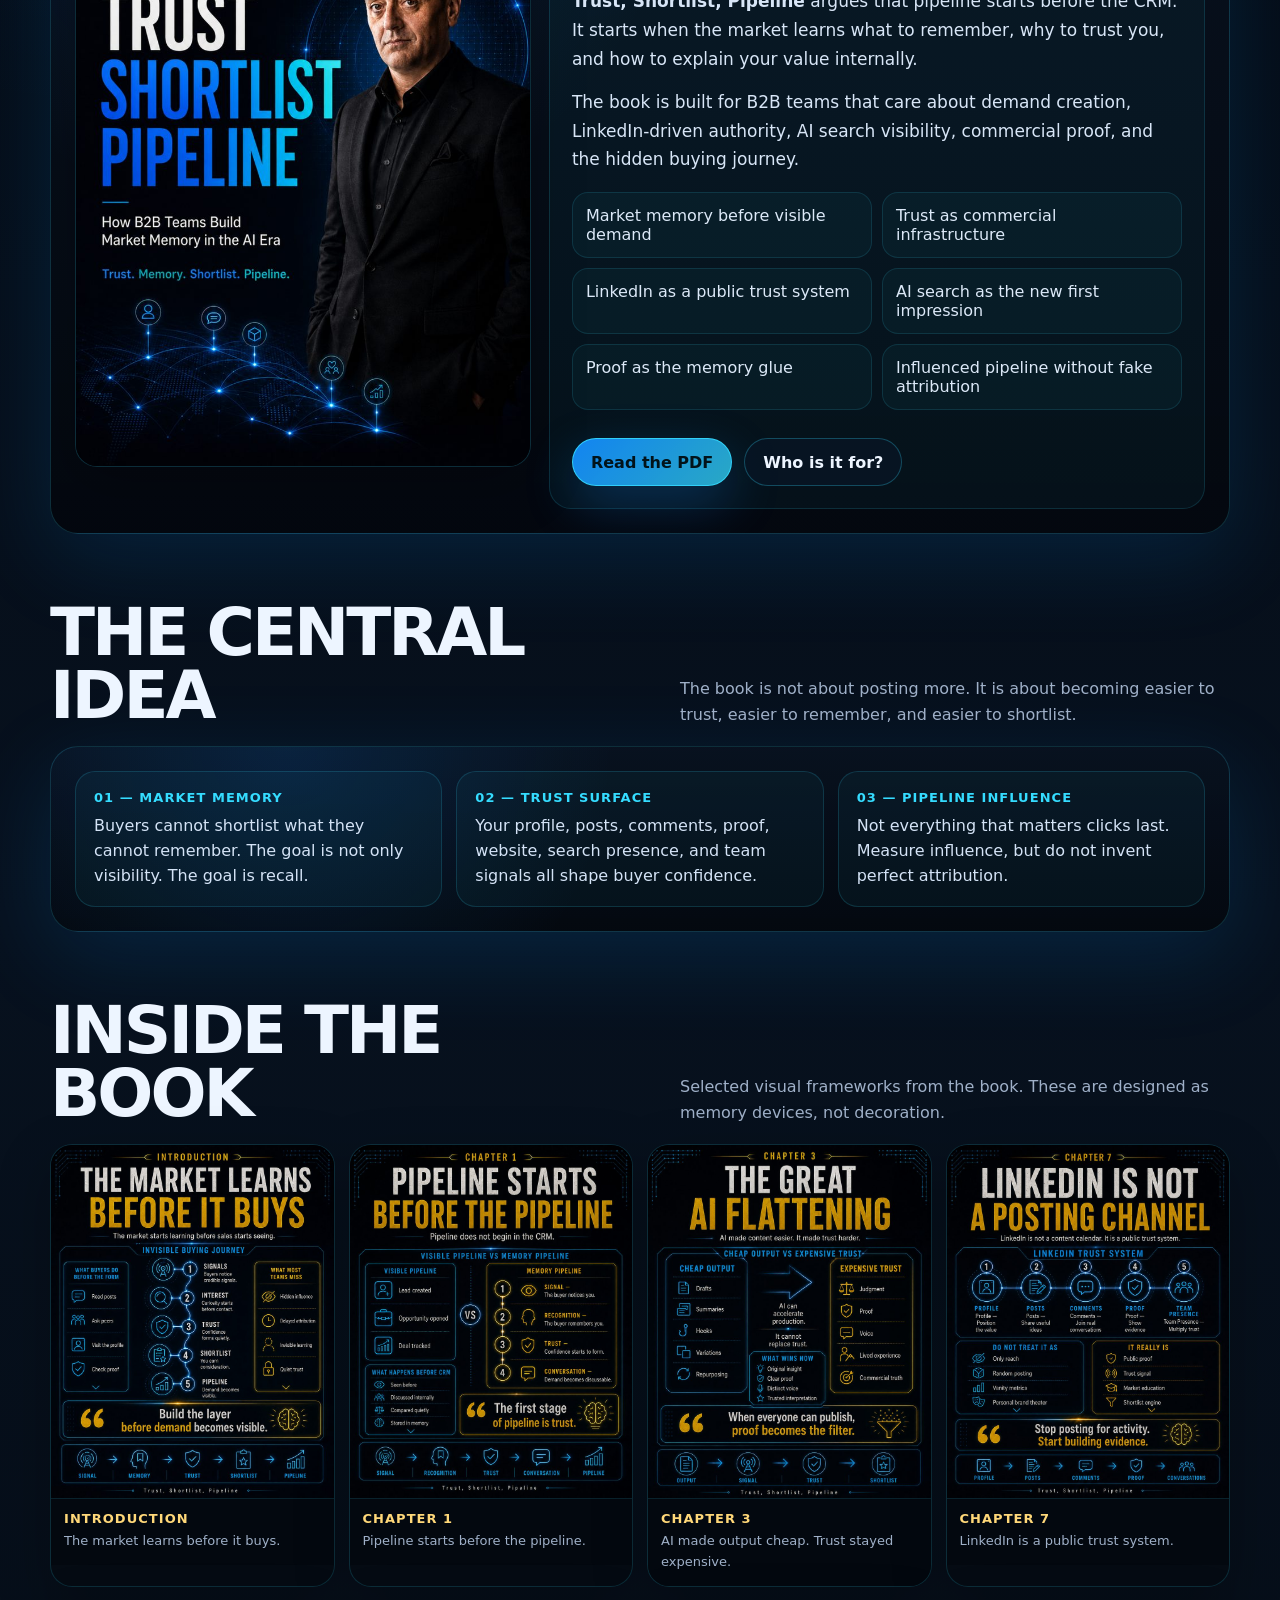
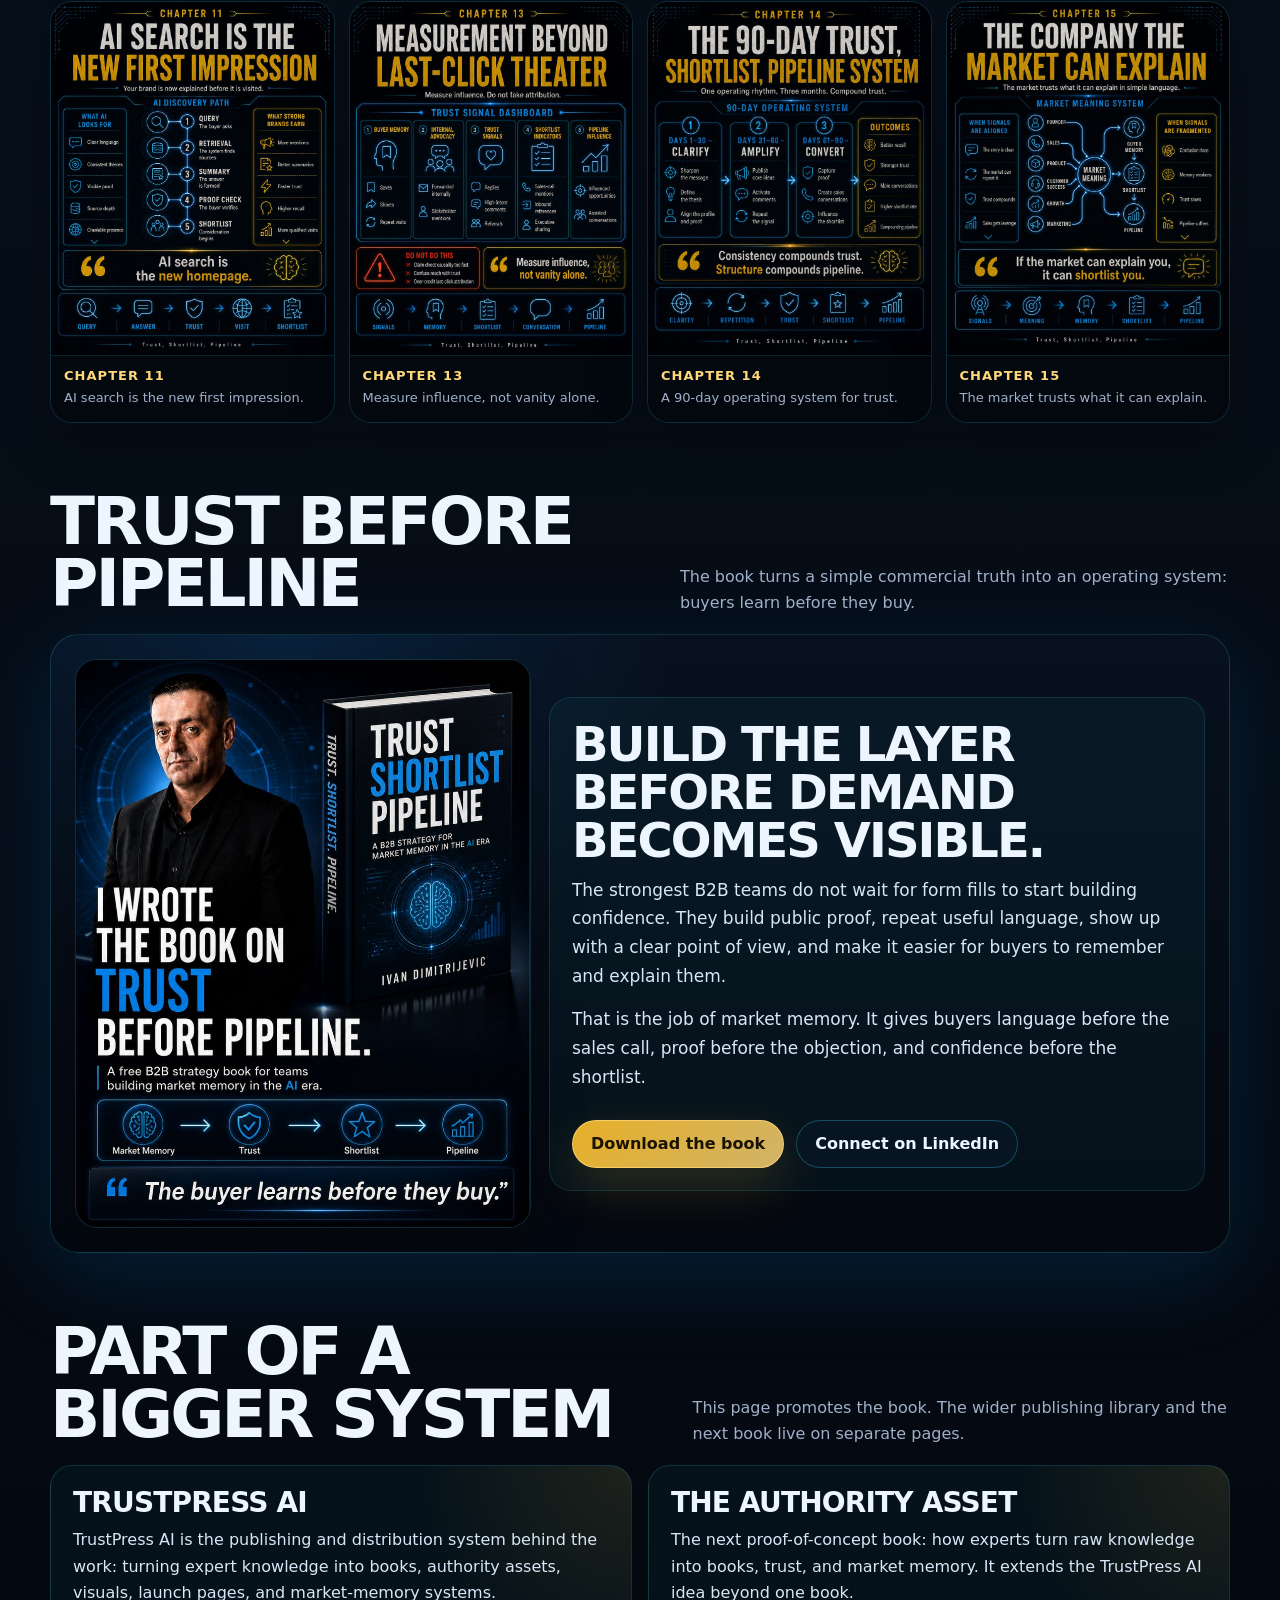
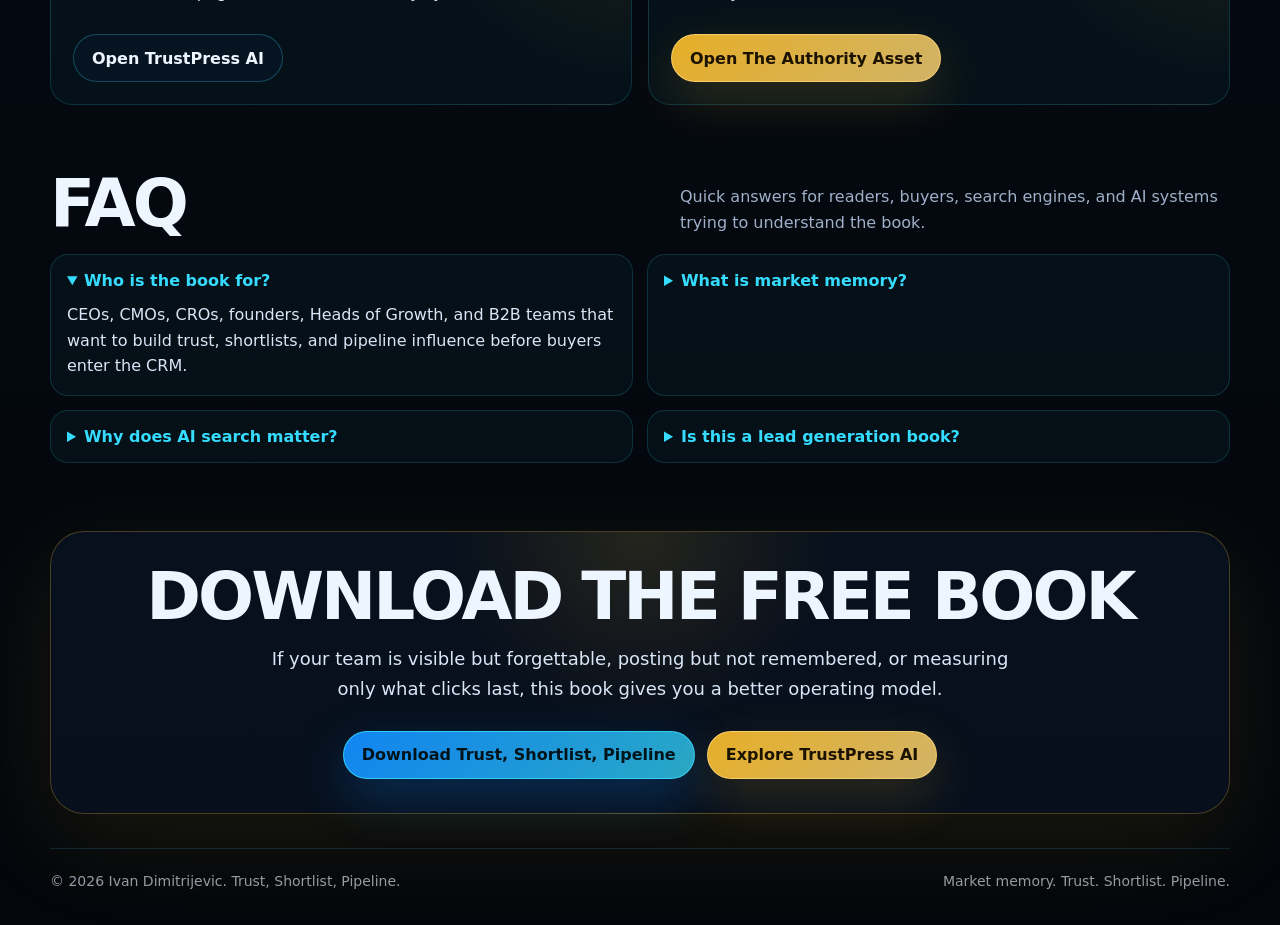
==== commit ce2be45d: "Add files via upload" ====
--- a/index.html
+++ b/index.html
@@ -127,7 +127,7 @@
     .hero {
       padding: 30px 0 42px;
       display: grid;
-      grid-template-columns: 1.05fr .95fr;
+      grid-template-columns: 1fr;
       gap: 22px;
       align-items: stretch;
     }
@@ -149,6 +149,8 @@
       display: flex;
       flex-direction: column;
       justify-content: center;
+      text-align: center;
+      align-items: center;
     }
 
     .eyebrow {
@@ -188,8 +190,8 @@
       color: #d8e6f7;
       font-size: clamp(18px, 2vw, 22px);
       line-height: 1.54;
-      margin: 22px 0 0;
-      max-width: 720px;
+      margin: 22px auto 0;
+      max-width: 820px;
     }
 
     .hero-card {
@@ -201,9 +203,9 @@
 
     .hero-card img {
       width: 100%;
-      height: 100%;
-      object-fit: cover;
-      min-height: 380px;
+      height: auto;
+      object-fit: contain;
+      min-height: 0;
     }
 
     .actions {
@@ -211,6 +213,10 @@
       gap: 12px;
       flex-wrap: wrap;
       margin-top: 28px;
+    }
+
+    .hero-copy .actions {
+      justify-content: center;
     }
 
     .btn {
@@ -503,7 +509,6 @@
       .visual-grid { grid-template-columns: 1fr; }
       .bullets { grid-template-columns: 1fr; }
       .panel-body, .cta-box, .hero-copy { padding: 20px; }
-      .hero-card img { min-height: 260px; }
     }
   </style>
 
